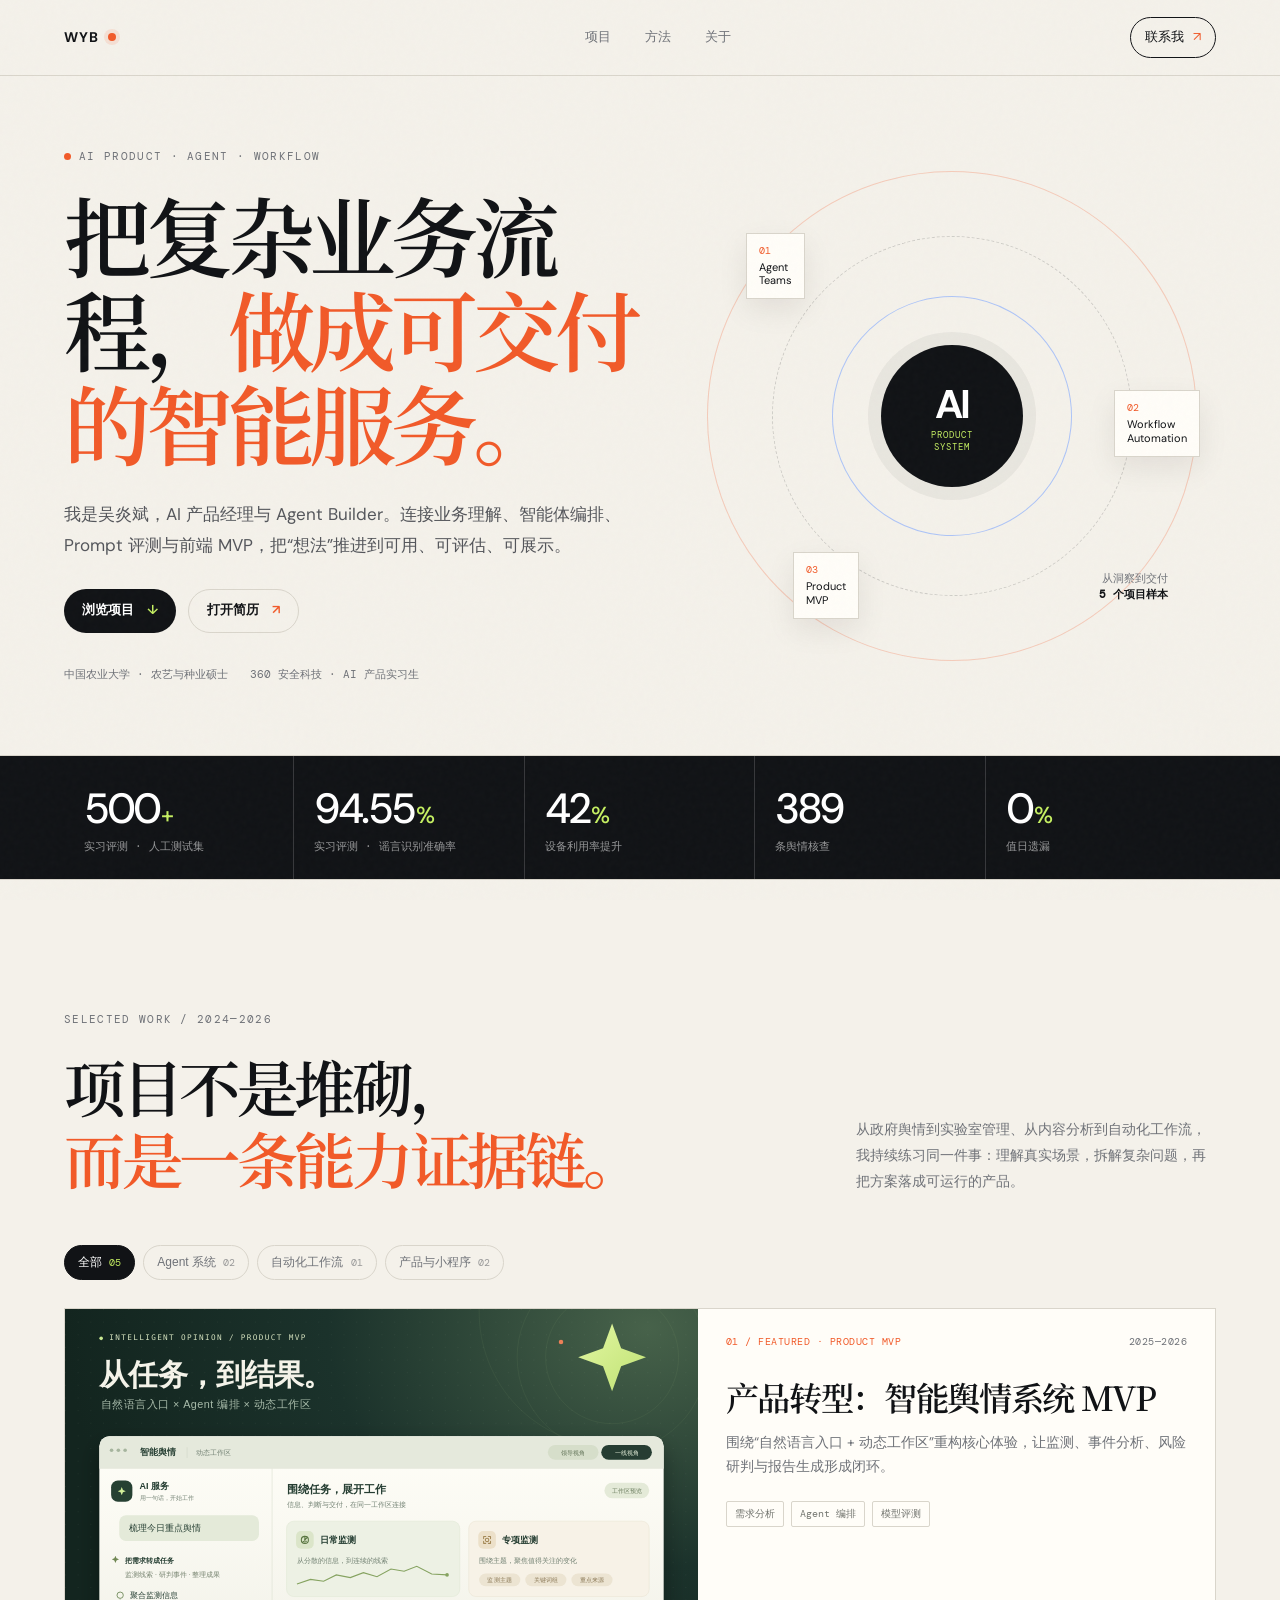
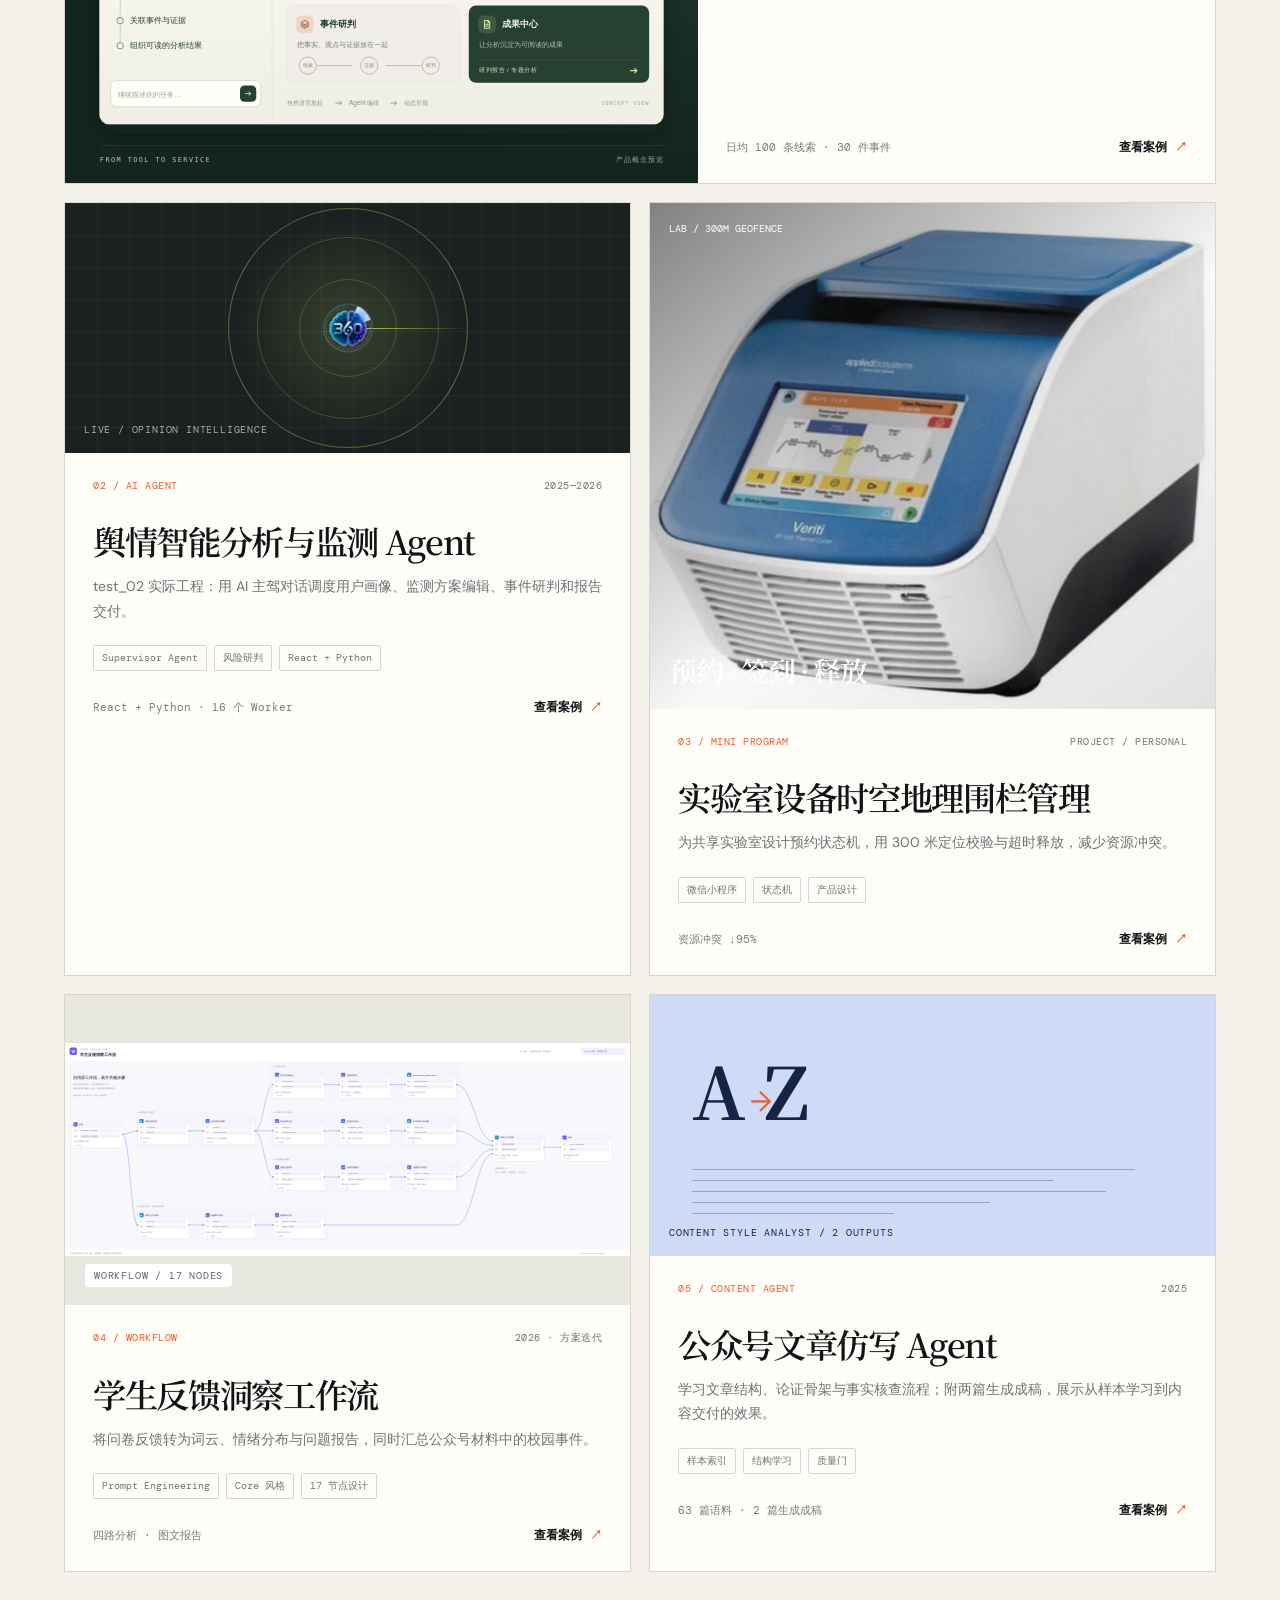
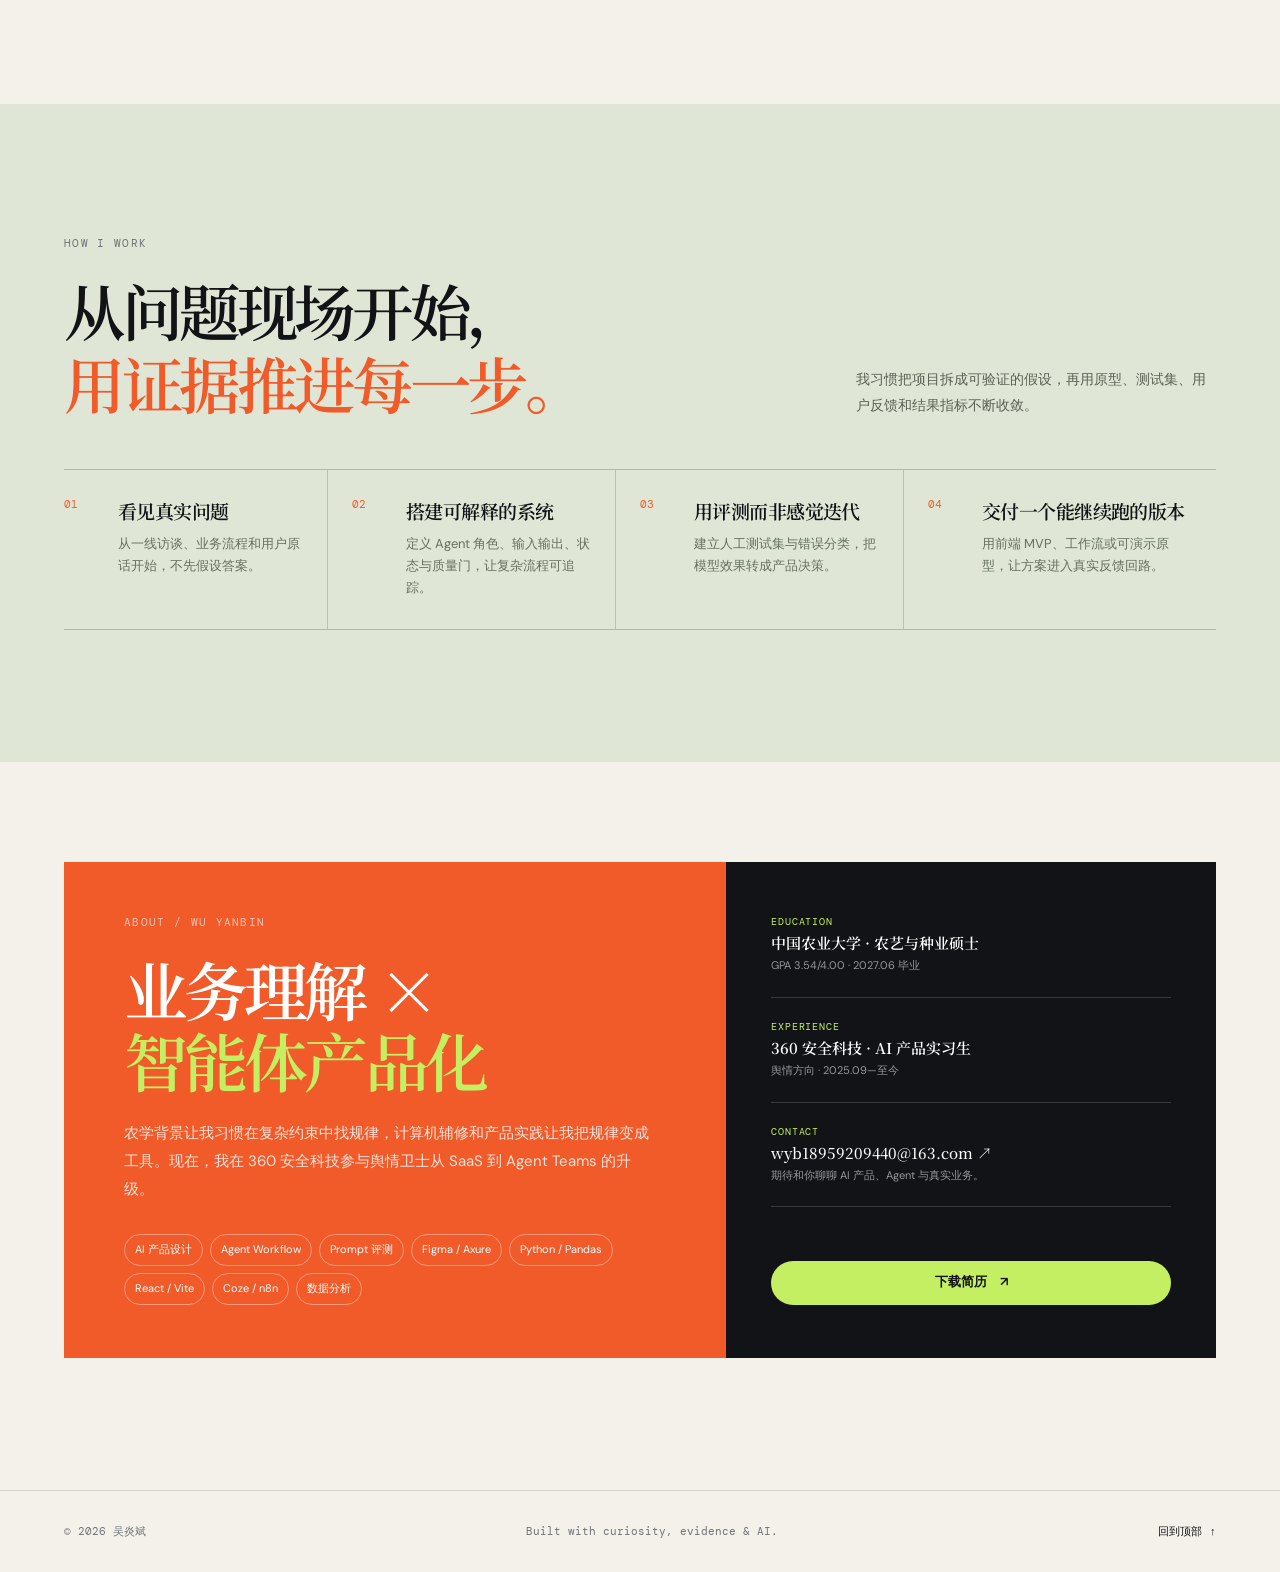
==== portfolio.html @ a11083e2 "Publish verified portfolio" ====
<!doctype html>
<html lang="zh-CN">
<head>
  <meta charset="UTF-8" />
  <meta name="viewport" content="width=device-width, initial-scale=1.0" />
  <meta name="description" content="吴炎斌的 AI 产品与 Agent 项目作品集：把复杂业务流程做成可交付的智能服务。" />
  <title>吴炎斌｜AI 产品与 Agent 作品集</title>
  <link rel="icon" href="portfolio-assets/favicon.svg" type="image/svg+xml" />
  <link rel="stylesheet" href="portfolio.css" />
  <link rel="stylesheet" href="portfolio-media.css" />
</head>
<body>
  <div class="grain" aria-hidden="true"></div>
  <header class="site-nav">
    <a class="wordmark" href="#top" aria-label="回到首页"><span>WYB</span><i></i></a>
    <nav class="nav-links" aria-label="主导航">
      <a href="#work">项目</a>
      <a href="#method">方法</a>
      <a href="#about">关于</a>
    </nav>
    <a class="nav-cta" href="mailto:wyb18959209440@163.com" data-media="contact">联系我 <span>↗</span></a>
  </header>

  <main id="top">
    <section class="hero section-pad">
      <div class="hero-copy reveal">
        <p class="eyebrow"><span class="eyebrow-dot"></span>AI PRODUCT · AGENT · WORKFLOW</p>
        <h1>把复杂业务流程，<em>做成可交付的智能服务。</em></h1>
        <p class="hero-intro">我是吴炎斌，AI 产品经理与 Agent Builder。连接业务理解、智能体编排、Prompt 评测与前端 MVP，把“想法”推进到可用、可评估、可展示。</p>
        <div class="hero-actions">
          <a class="button button-primary" href="#work">浏览项目 <span>↓</span></a>
          <a class="button button-quiet" href="portfolio-assets/简历-吴炎斌.pdf" data-media="resume">打开简历 <span>↗</span></a>
        </div>
        <div class="hero-meta"><span>中国农业大学 · 农艺与种业硕士</span><span>360 安全科技 · AI 产品实习生</span></div>
      </div>
      <div class="hero-visual reveal delay-1" aria-label="项目能力关系图">
        <div class="orbit orbit-outer"></div><div class="orbit orbit-mid"></div><div class="orbit orbit-inner"></div>
        <div class="orbit-core"><span>AI</span><small>PRODUCT<br/>SYSTEM</small></div>
        <a class="orbit-node node-a" href="#work" data-category-link="agent" aria-label="查看 Agent 项目"><strong>01</strong><span>Agent<br/>Teams</span></a>
        <a class="orbit-node node-b" href="#work" data-category-link="workflow" aria-label="查看自动化工作流"><strong>02</strong><span>Workflow<br/>Automation</span></a>
        <a class="orbit-node node-c" href="#work" data-category-link="product" aria-label="查看产品与小程序"><strong>03</strong><span>Product<br/>MVP</span></a>
        <div class="orbit-label">从洞察到交付<br/><b>5 个项目样本</b></div>
      </div>
    </section>

    <section class="signal-strip section-pad" aria-label="项目数据">
      <div class="signal-item"><b>500<span>+</span></b><span>实习评测 · 人工测试集</span></div>
      <div class="signal-item"><b>94.55<span>%</span></b><span>实习评测 · 谣言识别准确率</span></div>
      <div class="signal-item"><b>42<span>%</span></b><span>设备利用率提升</span></div>
      <div class="signal-item"><b>389</b><span>条舆情核查</span></div>
      <div class="signal-item"><b>0<span>%</span></b><span>值日遗漏</span></div>
    </section>

    <section id="work" class="work section-pad">
      <div class="section-heading reveal"><div><p class="eyebrow">SELECTED WORK / 2024—2026</p><h2>项目不是堆砌，<br/><em>而是一条能力证据链。</em></h2></div><p class="section-note">从政府舆情到实验室管理、从内容分析到自动化工作流，我持续练习同一件事：理解真实场景，拆解复杂问题，再把方案落成可运行的产品。</p></div>
      <div class="filter-row reveal"><button class="filter active" data-filter="all">全部 <span>05</span></button><button class="filter" data-filter="agent">Agent 系统 <span>02</span></button><button class="filter" data-filter="workflow">自动化工作流 <span>01</span></button><button class="filter" data-filter="product">产品与小程序 <span>02</span></button></div>
      <div class="project-grid">
        <article class="project-card project-featured reveal" data-category="product" data-project="mvp">
          <div class="project-visual visual-mvp visual-mvp-cover"><img src="portfolio-assets/mvp-cover.svg" alt="智能舆情系统 MVP 产品概念预览：AI 对话调度与日常监测、专项监测、事件研判、成果中心工作区" width="1400" height="1050" /></div>
          <div class="project-body"><div class="project-topline"><span class="project-index">01 / FEATURED · PRODUCT MVP</span><span class="project-year">2025—2026</span></div><h3>产品转型：智能舆情系统 MVP</h3><p>围绕“自然语言入口 + 动态工作区”重构核心体验，让监测、事件分析、风险研判与报告生成形成闭环。</p><div class="tag-row"><span>需求分析</span><span>Agent 编排</span><span>模型评测</span></div><div class="project-footer"><span class="result">日均 100 条线索 · 30 件事件</span><button class="text-link" data-open="mvp">查看案例 <span>↗</span></button></div></div>
        </article>

        <article class="project-card reveal" data-category="agent" data-project="opinion">
          <div class="project-visual visual-radar"><div class="visual-grid"></div><div class="radar-disc"><img src="portfolio-assets/radar.png" alt="舆情雷达图标" /><span class="radar-scan"></span></div><div class="visual-caption">LIVE / OPINION INTELLIGENCE</div></div>
          <div class="project-body"><div class="project-topline"><span class="project-index">02 / AI AGENT</span><span class="project-year">2025—2026</span></div><h3>舆情智能分析与监测 Agent</h3><p>test_02 实际工程：用 AI 主驾对话调度用户画像、监测方案编辑、事件研判和报告交付。</p><div class="tag-row"><span>Supervisor Agent</span><span>风险研判</span><span>React + Python</span></div><div class="project-footer"><span class="result">React + Python · 16 个 Worker</span><button class="text-link" data-open="opinion">查看案例 <span>↗</span></button></div></div>
        </article>

        <article class="project-card reveal delay-1" data-category="product" data-project="lab">
          <div class="project-visual visual-lab"><img src="portfolio-assets/pcr.jpg" alt="实验室设备示意" /><div class="lab-overlay"><span>LAB / 300M GEOFENCE</span><b>预约 · 签到 · 释放</b></div></div>
          <div class="project-body"><div class="project-topline"><span class="project-index">03 / MINI PROGRAM</span><span class="project-year">PROJECT / PERSONAL</span></div><h3>实验室设备时空地理围栏管理</h3><p>为共享实验室设计预约状态机，用 300 米定位校验与超时释放，减少资源冲突。</p><div class="tag-row"><span>微信小程序</span><span>状态机</span><span>产品设计</span></div><div class="project-footer"><span class="result">资源冲突 ↓95%</span><button class="text-link" data-open="lab">查看案例 <span>↗</span></button></div></div>
        </article>

        <article class="project-card reveal" data-category="workflow" data-project="feedback">
          <div class="project-visual visual-workflow"><img src="portfolio-assets/workflow-v2.svg" alt="学生反馈洞察工作流 · 17 节点四分支设计" /><div class="visual-caption">WORKFLOW / 17 NODES</div></div>
          <div class="project-body"><div class="project-topline"><span class="project-index">04 / WORKFLOW</span><span class="project-year">2026 · 方案迭代</span></div><h3>学生反馈洞察工作流</h3><p>将问卷反馈转为词云、情绪分布与问题报告，同时汇总公众号材料中的校园事件。</p><div class="tag-row"><span>Prompt Engineering</span><span>Coze 风格</span><span>17 节点设计</span></div><div class="project-footer"><span class="result">四路分析 · 图文报告</span><button class="text-link" data-open="feedback">查看案例 <span>↗</span></button></div></div>
        </article>

        <article class="project-card reveal delay-1" data-category="agent" data-project="writing">
          <div class="project-visual visual-editorial"><div class="editorial-mark">A<span>→</span>Z</div><div class="editorial-lines"><i></i><i></i><i></i><i></i><i></i></div><div class="visual-caption">CONTENT STYLE ANALYST / 2 OUTPUTS</div></div>
          <div class="project-body"><div class="project-topline"><span class="project-index">05 / CONTENT AGENT</span><span class="project-year">2025</span></div><h3>公众号文章仿写 Agent</h3><p>学习文章结构、论证骨架与事实核查流程；附两篇生成成稿，展示从样本学习到内容交付的效果。</p><div class="tag-row"><span>样本索引</span><span>结构学习</span><span>质量门</span></div><div class="project-footer"><span class="result">63 篇语料 · 2 篇生成成稿</span><button class="text-link" data-open="writing">查看案例 <span>↗</span></button></div></div>
        </article>
      </div>
    </section>

    <section id="method" class="method section-pad">
      <div class="section-heading reveal"><div><p class="eyebrow">HOW I WORK</p><h2>从问题现场开始，<br/><em>用证据推进每一步。</em></h2></div><p class="section-note">我习惯把项目拆成可验证的假设，再用原型、测试集、用户反馈和结果指标不断收敛。</p></div>
      <div class="method-grid reveal">
        <div class="method-step"><span>01</span><div><h3>看见真实问题</h3><p>从一线访谈、业务流程和用户原话开始，不先假设答案。</p></div></div>
        <div class="method-step"><span>02</span><div><h3>搭建可解释的系统</h3><p>定义 Agent 角色、输入输出、状态与质量门，让复杂流程可追踪。</p></div></div>
        <div class="method-step"><span>03</span><div><h3>用评测而非感觉迭代</h3><p>建立人工测试集与错误分类，把模型效果转成产品决策。</p></div></div>
        <div class="method-step"><span>04</span><div><h3>交付一个能继续跑的版本</h3><p>用前端 MVP、工作流或可演示原型，让方案进入真实反馈回路。</p></div></div>
      </div>
    </section>

    <section id="about" class="about section-pad">
      <div class="about-card reveal"><div class="about-main"><p class="eyebrow">ABOUT / WU YANBIN</p><h2>业务理解 ×<br/><em>智能体产品化</em></h2><p>农学背景让我习惯在复杂约束中找规律，计算机辅修和产品实践让我把规律变成工具。现在，我在 360 安全科技参与舆情卫士从 SaaS 到 Agent Teams 的升级。</p><div class="skill-cloud"><span>AI 产品设计</span><span>Agent Workflow</span><span>Prompt 评测</span><span>Figma / Axure</span><span>Python / Pandas</span><span>React / Vite</span><span>Coze / n8n</span><span>数据分析</span></div></div><div class="about-side"><div class="bio-line"><span>EDUCATION</span><b>中国农业大学 · 农艺与种业硕士</b><small>GPA 3.54/4.00 · 2027.06 毕业</small></div><div class="bio-line"><span>EXPERIENCE</span><b>360 安全科技 · AI 产品实习生</b><small>舆情方向 · 2025.09—至今</small></div><div class="bio-line"><span>CONTACT</span><a href="mailto:wyb18959209440@163.com" data-media="contact">wyb18959209440@163.com ↗</a><small>期待和你聊聊 AI 产品、Agent 与真实业务。</small></div><a class="button button-dark" href="portfolio-assets/简历-吴炎斌.pdf" download="吴炎斌-简历.pdf">下载简历 <span>↗</span></a></div></div>
    </section>
  </main>

  <footer class="site-footer section-pad"><span>© 2026 吴炎斌</span><span>Built with curiosity, evidence & AI.</span><a href="#top">回到顶部 ↑</a></footer>

  <div class="modal" id="project-modal" aria-hidden="true"><div class="modal-backdrop" data-close></div><div class="modal-panel" role="dialog" aria-modal="true" aria-labelledby="modal-title"><button class="modal-close" data-close aria-label="关闭">×</button><div class="modal-kicker" id="modal-kicker"></div><h2 id="modal-title"></h2><p class="modal-summary" id="modal-summary"></p><div class="modal-actions" id="modal-actions"></div><div class="modal-layout"><div><div class="modal-block"><span>问题</span><p id="modal-problem"></p></div><div class="modal-block"><span>我的贡献</span><p id="modal-contribution"></p></div></div><div><div class="modal-block"><span>方案与结构</span><p id="modal-solution"></p></div><div class="modal-block"><span>结果</span><p id="modal-result"></p></div></div></div></div></div>
  <dialog id="media-dialog" class="media-dialog" aria-labelledby="media-title" aria-describedby="media-note">
    <header class="media-header"><div><h2 id="media-title"></h2><p id="media-note"></p></div><button type="button" class="media-close" data-media-close aria-label="关闭材料预览">×</button></header>
    <div id="media-tools" class="media-tools"></div>
    <div id="media-content" class="media-content"></div>
  </dialog>
  <script src="portfolio.js"></script>
</body>
</html>
---- portfolio.css ----
@font-face{font-family:'DM Mono';font-style:normal;font-weight:400;font-display:swap;src:url('portfolio-assets/fonts/dm-mono-400.ttf') format('truetype')}
@font-face{font-family:'DM Mono';font-style:normal;font-weight:500;font-display:swap;src:url('portfolio-assets/fonts/dm-mono-500.ttf') format('truetype')}
@font-face{font-family:'DM Sans';font-style:normal;font-weight:400;font-display:swap;src:url('portfolio-assets/fonts/dm-sans-400.ttf') format('truetype')}
@font-face{font-family:'DM Sans';font-style:normal;font-weight:500;font-display:swap;src:url('portfolio-assets/fonts/dm-sans-500.ttf') format('truetype')}
@font-face{font-family:'DM Sans';font-style:normal;font-weight:600;font-display:swap;src:url('portfolio-assets/fonts/dm-sans-600.ttf') format('truetype')}
@font-face{font-family:'DM Sans';font-style:normal;font-weight:700;font-display:swap;src:url('portfolio-assets/fonts/dm-sans-700.ttf') format('truetype')}
@font-face{font-family:'Noto Serif SC';font-style:normal;font-weight:500;font-display:swap;src:url('portfolio-assets/fonts/noto-serif-sc-500.ttf') format('truetype')}
@font-face{font-family:'Noto Serif SC';font-style:normal;font-weight:600;font-display:swap;src:url('portfolio-assets/fonts/noto-serif-sc-600.ttf') format('truetype')}
@font-face{font-family:'Noto Serif SC';font-style:normal;font-weight:700;font-display:swap;src:url('portfolio-assets/fonts/noto-serif-sc-700.ttf') format('truetype')}
:root{--ink:#111316;--muted:#6f7278;--paper:#f4f1ea;--card:#fffdf8;--line:#d9d5cb;--orange:#f15a29;--lime:#c5ef62;--blue:#7fa7ff;--black:#161819;--serif:'Noto Serif SC',serif;--sans:'DM Sans','PingFang SC','Microsoft YaHei',sans-serif;--mono:'DM Mono',monospace;--shadow:0 24px 60px rgba(28,26,18,.1)}
*{box-sizing:border-box}html{scroll-behavior:smooth}body{margin:0;background:var(--paper);color:var(--ink);font-family:var(--sans);line-height:1.6}.grain{position:fixed;inset:0;z-index:20;pointer-events:none;opacity:.035;background-image:url("data:image/svg+xml,%3Csvg viewBox='0 0 200 200' xmlns='http://www.w3.org/2000/svg'%3E%3Cfilter id='n'%3E%3CfeTurbulence type='fractalNoise' baseFrequency='.85' numOctaves='4' stitchTiles='stitch'/%3E%3C/filter%3E%3Crect width='100%25' height='100%25' filter='url(%23n)' opacity='.6'/%3E%3C/svg%3E")}.section-pad{padding-left:clamp(24px,5vw,80px);padding-right:clamp(24px,5vw,80px)}.site-nav{height:76px;display:flex;align-items:center;justify-content:space-between;padding:0 clamp(24px,5vw,80px);border-bottom:1px solid var(--line);position:sticky;top:0;z-index:10;background:rgba(244,241,234,.9);backdrop-filter:blur(18px)}.wordmark{display:flex;align-items:center;gap:9px;color:var(--ink);text-decoration:none;font-weight:700;letter-spacing:.08em;font-size:14px}.wordmark i{display:block;width:8px;height:8px;background:var(--orange);border-radius:50%;box-shadow:0 0 0 4px rgba(241,90,41,.12)}.nav-links{display:flex;gap:34px;margin-left:70px}.nav-links a,.nav-cta{color:var(--muted);text-decoration:none;font-size:13px}.nav-links a:hover,.nav-cta:hover{color:var(--ink)}.nav-cta{padding:9px 14px;border:1px solid var(--ink);border-radius:99px;color:var(--ink)}.nav-cta span{color:var(--orange);margin-left:6px}.hero{min-height:680px;display:grid;grid-template-columns:minmax(0,1.05fr) minmax(360px,.95fr);gap:40px;align-items:center;border-bottom:1px solid var(--line);overflow:hidden}.eyebrow{font:11px var(--mono);letter-spacing:.12em;color:var(--muted);margin:0 0 24px}.eyebrow-dot{display:inline-block;width:7px;height:7px;background:var(--orange);border-radius:50%;margin-right:8px}.hero h1{font:600 clamp(48px,6.8vw,94px)/1.08 var(--serif);letter-spacing:-.06em;max-width:900px;margin:0}.hero h1 em,.section-heading h2 em,.about h2 em{font-style:normal;color:var(--orange)}.hero-intro{max-width:590px;margin:30px 0 28px;color:#54565b;font-size:17px;line-height:1.8}.hero-actions{display:flex;gap:12px;align-items:center}.button{display:inline-flex;align-items:center;gap:13px;min-height:44px;padding:0 18px;border-radius:99px;text-decoration:none;font-size:13px;font-weight:600;transition:transform .2s,box-shadow .2s}.button:hover{transform:translateY(-2px)}.button-primary{background:var(--ink);color:#fff}.button-primary span{color:var(--lime)}.button-quiet{color:var(--ink);border:1px solid var(--line)}.button-quiet span{color:var(--orange)}.hero-meta{display:flex;gap:22px;margin-top:34px;color:var(--muted);font:11px var(--mono);flex-wrap:wrap}.hero-visual{height:510px;position:relative;display:grid;place-items:center}.orbit{position:absolute;border:1px solid rgba(17,19,22,.16);border-radius:50%;transform:rotate(-16deg)}.orbit-outer{width:min(42vw,490px);height:min(42vw,490px);border-color:rgba(241,90,41,.25)}.orbit-mid{width:min(32vw,360px);height:min(32vw,360px);border-style:dashed}.orbit-inner{width:min(21vw,240px);height:min(21vw,240px);border-color:rgba(127,167,255,.6)}.orbit-core{width:142px;height:142px;border-radius:50%;display:flex;flex-direction:column;align-items:center;justify-content:center;background:var(--ink);color:#fff;z-index:2;box-shadow:0 0 0 13px rgba(17,19,22,.05)}.orbit-core span{font:700 40px var(--sans);letter-spacing:-.07em}.orbit-core small{font:9px var(--mono);line-height:1.3;letter-spacing:.11em;color:var(--lime);text-align:center}.orbit-node{position:absolute;z-index:3;display:flex;flex-direction:column;gap:4px;padding:10px 12px;background:var(--card);border:1px solid var(--line);box-shadow:0 11px 30px rgba(20,18,10,.08);font-size:11px;line-height:1.25}.orbit-node strong{font:10px var(--mono);color:var(--orange)}.node-a{top:72px;left:11%}.node-b{right:3%;top:45%}.node-c{bottom:52px;left:20%}.orbit-label{position:absolute;right:9%;bottom:68px;font:11px/1.5 var(--mono);color:var(--muted);text-align:right}.orbit-label b{color:var(--ink)}.signal-strip{display:grid;grid-template-columns:repeat(5,1fr);border-bottom:1px solid var(--line);background:var(--ink);color:#fff}.signal-item{min-height:122px;padding:25px 20px;border-right:1px solid rgba(255,255,255,.16);display:flex;flex-direction:column;justify-content:center;gap:3px}.signal-item:last-child{border-right:0}.signal-item b{font:500 clamp(29px,3.3vw,43px) var(--sans);letter-spacing:-.07em}.signal-item b span{font-size:.55em;color:var(--lime);margin-left:2px}.signal-item>span{font:11px var(--mono);color:rgba(255,255,255,.56)}.work,.method,.about{padding-top:132px;padding-bottom:132px}.section-heading{display:flex;justify-content:space-between;align-items:flex-end;gap:40px;margin-bottom:50px}.section-heading h2{margin:0;font:600 clamp(38px,4.8vw,68px)/1.18 var(--serif);letter-spacing:-.055em}.section-note{max-width:360px;margin:0;color:var(--muted);font-size:14px;line-height:1.85}.filter-row{display:flex;gap:8px;margin-bottom:28px;flex-wrap:wrap}.filter{border:1px solid var(--line);background:transparent;border-radius:99px;padding:8px 13px;color:var(--muted);font-size:12px;cursor:pointer}.filter span{font:10px var(--mono);margin-left:4px;color:#999}.filter.active,.filter:hover{background:var(--ink);border-color:var(--ink);color:#fff}.filter.active span{color:var(--lime)}.project-grid{display:grid;grid-template-columns:repeat(2,minmax(0,1fr));gap:18px}.project-card{background:var(--card);border:1px solid var(--line);display:flex;flex-direction:column;min-width:0;transition:transform .28s,box-shadow .28s,opacity .28s}.project-card:hover{transform:translateY(-6px);box-shadow:var(--shadow)}.project-featured{grid-column:1/-1;display:grid;grid-template-columns:minmax(0,1.1fr) minmax(0,.9fr)}.project-wide{grid-column:1/-1;display:grid;grid-template-columns:minmax(0,.9fr) minmax(0,1.1fr)}.project-visual{position:relative;min-height:250px;overflow:hidden}.project-featured .project-visual,.project-wide .project-visual{min-height:370px}.visual-radar{background:#1b2021}.visual-grid{position:absolute;inset:0;background-image:linear-gradient(rgba(197,239,98,.08) 1px,transparent 1px),linear-gradient(90deg,rgba(197,239,98,.08) 1px,transparent 1px);background-size:32px 32px;opacity:.75}.radar-disc{position:absolute;width:240px;height:240px;border:1px solid rgba(197,239,98,.35);border-radius:50%;left:50%;top:50%;transform:translate(-50%,-50%);display:grid;place-items:center;background:radial-gradient(circle,rgba(197,239,98,.16),transparent 67%)}.radar-disc:before,.radar-disc:after{content:'';position:absolute;border:1px solid rgba(197,239,98,.2);border-radius:50%}.radar-disc:before{inset:28px}.radar-disc:after{inset:70px}.radar-disc img{width:62px;position:relative;z-index:2;filter:saturate(.8)}.radar-scan{position:absolute;left:50%;top:50%;width:50%;height:1px;background:linear-gradient(90deg,rgba(197,239,98,.9),transparent);transform-origin:left center;animation:scan 3.8s linear infinite}.visual-caption{position:absolute;bottom:17px;left:19px;color:rgba(255,255,255,.62);font:10px var(--mono);letter-spacing:.08em}.visual-lab{background:#dfe2da}.visual-lab img{width:100%;height:100%;object-fit:cover;filter:saturate(.8) contrast(.95)}.lab-overlay{position:absolute;inset:0;padding:19px;display:flex;flex-direction:column;justify-content:space-between;background:linear-gradient(140deg,rgba(17,19,22,.52),transparent 55%,rgba(17,19,22,.1));color:#fff}.lab-overlay span{font:10px var(--mono)}.lab-overlay b{font:600 28px var(--serif);letter-spacing:-.05em}.visual-workflow{background:#e8e7df;display:flex;align-items:center;justify-content:center}.visual-workflow img{width:92%;max-height:72%;object-fit:cover;box-shadow:0 14px 25px rgba(20,20,10,.12);transform:rotate(-2deg)}.visual-workflow .visual-caption{color:#62645d}.visual-editorial{background:#cedaf6;padding:42px}.editorial-mark{font:700 72px var(--serif);letter-spacing:-.12em;color:#152345}.editorial-mark span{font:28px var(--sans);color:var(--orange);vertical-align:middle;margin-left:13px}.editorial-lines{margin-top:28px;display:grid;gap:10px}.editorial-lines i{height:1px;background:#152345;opacity:.3}.editorial-lines i:nth-child(1){width:92%}.editorial-lines i:nth-child(2){width:75%}.editorial-lines i:nth-child(3){width:86%}.editorial-lines i:nth-child(4){width:62%}.editorial-lines i:nth-child(5){width:42%}.visual-editorial .visual-caption{color:#152345}.visual-mvp{background:#182221;display:grid;place-items:center}.mvp-window{width:79%;height:72%;border:1px solid rgba(197,239,98,.4);background:#f5f2e9;box-shadow:20px 20px 0 rgba(197,239,98,.09);transform:rotate(-3deg)}.window-bar{height:24px;background:#273633;display:flex;align-items:center;gap:5px;padding:0 10px;color:rgba(255,255,255,.55);font:8px var(--mono)}.window-bar i{width:5px;height:5px;border-radius:50%;background:#ff7959}.window-bar i:nth-child(2){background:#ffda67}.window-bar i:nth-child(3){background:#b7e46a}.window-bar span{margin-left:auto}.mvp-columns{height:calc(100% - 24px);display:grid;grid-template-columns:24% 1fr}.mvp-sidebar{background:#e6e2d8;border-right:1px solid #c7c5b9}.mvp-main{padding:17px;display:grid;grid-template-columns:1fr 1fr;gap:9px;align-content:start}.mvp-main>span{height:6px;background:#263a35;opacity:.45}.mvp-main>span:nth-child(1){grid-column:1/-1;width:70%}.mvp-card{grid-column:1/-1;height:75px;background:#d1e59a}.project-body{padding:26px 28px 27px;display:flex;flex-direction:column;min-height:250px}.project-topline{display:flex;justify-content:space-between;font:10px var(--mono);color:var(--muted);letter-spacing:.05em}.project-index{color:var(--orange)}.project-body h3{font:600 clamp(24px,2.6vw,35px)/1.2 var(--serif);letter-spacing:-.04em;margin:30px 0 12px}.project-body p{margin:0;color:var(--muted);font-size:14px;line-height:1.75;max-width:570px}.tag-row{display:flex;gap:7px;flex-wrap:wrap;margin-top:22px}.tag-row span{padding:5px 8px;border:1px solid var(--line);border-radius:2px;color:#72746e;font:10px var(--mono)}.project-footer{display:flex;justify-content:space-between;align-items:center;gap:16px;margin-top:auto;padding-top:28px}.result{font:11px var(--mono);color:#7b7c76}.text-link{border:0;background:transparent;color:var(--ink);font-size:12px;font-weight:600;padding:0;cursor:pointer}.text-link span{color:var(--orange);margin-left:5px}.method{background:#dfe6d5}.method .section-note{color:#5b6255}.method-grid{display:grid;grid-template-columns:repeat(4,1fr);border-top:1px solid rgba(17,19,22,.22);border-bottom:1px solid rgba(17,19,22,.22)}.method-step{padding:27px 24px 30px 0;display:grid;grid-template-columns:42px 1fr;gap:12px;border-right:1px solid rgba(17,19,22,.18);margin-right:24px}.method-step:last-child{border-right:0;margin-right:0}.method-step>span{font:11px var(--mono);color:var(--orange)}.method-step h3{margin:0 0 9px;font:600 19px var(--serif);letter-spacing:-.03em}.method-step p{margin:0;color:#667060;font-size:13px;line-height:1.7}.about{padding-top:100px}.about-card{display:grid;grid-template-columns:1.15fr .85fr;background:var(--orange);color:#fff;min-height:430px}.about-main{padding:53px 60px}.about-main .eyebrow{color:rgba(255,255,255,.65)}.about h2{font:600 clamp(43px,5vw,75px)/1.1 var(--serif);letter-spacing:-.06em;margin:0 0 26px}.about h2 em{color:var(--lime)}.about-main>p:not(.eyebrow){max-width:530px;color:rgba(255,255,255,.83);font-size:15px;line-height:1.85}.skill-cloud{display:flex;flex-wrap:wrap;gap:7px;margin-top:31px}.skill-cloud span{border:1px solid rgba(255,255,255,.38);border-radius:99px;padding:6px 10px;font-size:11px}.about-side{padding:53px 45px;background:var(--ink);display:flex;flex-direction:column}.bio-line{padding:0 0 22px;margin-bottom:22px;border-bottom:1px solid rgba(255,255,255,.16);display:flex;flex-direction:column;gap:4px}.bio-line span{font:10px var(--mono);color:var(--lime);letter-spacing:.08em}.bio-line b{font:15px var(--serif);font-weight:600}.bio-line small{font-size:11px;color:rgba(255,255,255,.56)}.bio-line a{color:#fff;text-decoration:none;font:15px var(--serif)}.button-dark{margin-top:auto;background:var(--lime);color:var(--ink);justify-content:center}.site-footer{min-height:82px;display:flex;align-items:center;justify-content:space-between;border-top:1px solid var(--line);font:11px var(--mono);color:var(--muted)}.site-footer a{color:var(--ink);text-decoration:none}.modal{position:fixed;inset:0;z-index:30;display:none}.modal.open{display:block}.modal-backdrop{position:absolute;inset:0;background:rgba(17,19,22,.58);backdrop-filter:blur(6px)}.modal-panel{position:absolute;left:50%;top:50%;transform:translate(-50%,-47%);width:min(860px,calc(100% - 36px));max-height:88vh;overflow:auto;background:var(--card);padding:43px 48px 45px;box-shadow:0 30px 90px rgba(0,0,0,.23)}.modal-close{position:absolute;right:20px;top:14px;border:0;background:transparent;font-size:28px;color:var(--muted);cursor:pointer}.modal-kicker{font:10px var(--mono);color:var(--orange);letter-spacing:.08em}.modal-panel h2{font:600 clamp(31px,4vw,50px)/1.15 var(--serif);letter-spacing:-.05em;margin:13px 0 15px}.modal-summary{font-size:16px;color:#56585c;line-height:1.75;max-width:680px}.modal-layout{display:grid;grid-template-columns:1fr 1fr;gap:36px;margin-top:33px}.modal-block{border-top:1px solid var(--line);padding-top:13px;margin-top:16px}.modal-block span{font:10px var(--mono);color:var(--orange);letter-spacing:.08em}.modal-block p{margin:8px 0 0;color:#55575a;font-size:14px;line-height:1.8}.modal-actions{display:flex;gap:10px;margin-top:27px}.modal-actions a{color:var(--ink);text-decoration:none;border:1px solid var(--line);padding:9px 13px;font-size:12px}.reveal{opacity:0;transform:translateY(18px);transition:opacity .7s ease,transform .7s ease}.reveal.in{opacity:1;transform:none}.delay-1{transition-delay:.1s}@keyframes scan{to{transform:rotate(360deg)}}
@media(max-width:900px){.hero{grid-template-columns:1fr;min-height:0;padding-top:90px;padding-bottom:70px}.hero-visual{height:390px;margin-top:20px}.orbit-outer{width:390px;height:390px}.orbit-mid{width:290px;height:290px}.orbit-inner{width:195px;height:195px}.signal-strip{grid-template-columns:repeat(3,1fr)}.signal-item:nth-child(3){border-right:0}.signal-item:nth-child(4),.signal-item:nth-child(5){border-top:1px solid rgba(255,255,255,.16)}.project-featured,.project-wide{grid-template-columns:1fr}.method-grid{grid-template-columns:repeat(2,1fr);row-gap:20px}.method-step:nth-child(2){border-right:0;margin-right:0}.method-step:nth-child(3),.method-step:nth-child(4){border-top:1px solid rgba(17,19,22,.18);padding-top:25px}.about-card{grid-template-columns:1fr}.about-side{padding-top:36px}.section-heading{align-items:flex-start;flex-direction:column;gap:20px}}
@media(max-width:600px){.site-nav{height:66px}.nav-links{display:none}.nav-cta{font-size:11px}.hero h1{font-size:48px}.hero-intro{font-size:15px}.hero-visual{height:300px}.orbit-outer{width:290px;height:290px}.orbit-mid{width:218px;height:218px}.orbit-inner{width:145px;height:145px}.orbit-core{width:100px;height:100px}.orbit-core span{font-size:28px}.orbit-node{font-size:9px;padding:7px 8px}.node-a{top:20px;left:3%}.node-b{right:0;top:43%}.node-c{bottom:12px;left:9%}.orbit-label{right:0;bottom:15px;font-size:9px}.signal-strip{grid-template-columns:repeat(2,1fr)}.signal-item{min-height:100px}.signal-item:nth-child(3){border-right:1px solid rgba(255,255,255,.16)}.signal-item:nth-child(5){grid-column:1/-1;border-right:0}.work,.method,.about{padding-top:85px;padding-bottom:85px}.section-heading h2{font-size:42px}.project-grid{grid-template-columns:1fr}.project-featured,.project-wide{grid-column:auto}.project-visual,.project-featured .project-visual,.project-wide .project-visual{min-height:235px}.project-body{padding:22px 21px 23px;min-height:260px}.project-body h3{font-size:27px;margin-top:24px}.method-grid{grid-template-columns:1fr}.method-step,.method-step:nth-child(2),.method-step:nth-child(3),.method-step:nth-child(4){border-right:0;border-top:1px solid rgba(17,19,22,.18);margin:0;padding:22px 0}.method-step:first-child{border-top:0}.about-main{padding:39px 26px}.about-side{padding:37px 26px}.about h2{font-size:51px}.modal-panel{padding:36px 24px 30px}.modal-layout{grid-template-columns:1fr;gap:0;margin-top:20px}.site-footer{padding-top:22px;padding-bottom:22px;flex-wrap:wrap;gap:10px}}
---- portfolio-media.css ----
:root { --viewer-bg:#f5f6fa; --viewer-card:#fff; --viewer-ink:#242632; --viewer-muted:#777c8c; --viewer-line:#e3e5ee; --viewer-accent:#6656ff; }
.case-media-button,.modal-actions .media-download { appearance:none; background:var(--paper); border:1px solid var(--line); padding:11px 15px; color:var(--ink); font:500 13px var(--sans); cursor:pointer; transition:background .18s,border-color .18s; }
.case-media-button:hover { background:var(--card); border-color:var(--orange); }
.case-media-button:focus-visible,.zoom-button:focus-visible,.media-download:focus-visible,.media-close:focus-visible,.diagram-viewport:focus-visible { outline:3px solid var(--viewer-accent); outline-offset:3px; }
.modal-actions { flex-wrap:wrap; }
.media-dialog { width:min(1440px,96vw); height:min(92dvh,1080px); max-width:none; max-height:95dvh; padding:0; border:1px solid var(--viewer-line); border-radius:16px; color:var(--viewer-ink); background:var(--viewer-bg); overflow:hidden; box-shadow:var(--shadow); }
.media-dialog[open] { display:flex; flex-direction:column; }
.media-dialog::backdrop { background:color-mix(in srgb,var(--ink) 72%,transparent); backdrop-filter:blur(6px); }
.media-header { flex-shrink:0; display:flex; align-items:center; justify-content:space-between; gap:16px; padding:22px 26px 18px; background:var(--viewer-card); border-bottom:1px solid var(--viewer-line); }
.media-header h2 { font:600 20px/1.4 var(--sans); margin:0 0 5px; }
.media-header p { font:12px/1.6 var(--sans); color:var(--viewer-muted); margin:0; }
.media-close { width:38px; height:38px; flex-shrink:0; border:1px solid var(--viewer-line); border-radius:8px; color:var(--viewer-ink); background:var(--viewer-card); font-size:27px; cursor:pointer; transition:background .18s; }
.media-close:hover { background:var(--viewer-bg); }
.media-tools { flex-shrink:0; padding:12px 24px; display:flex; flex-wrap:wrap; gap:8px; align-items:center; background:var(--viewer-card); border-bottom:1px solid var(--viewer-line); }
.media-download,.zoom-button { display:inline-flex; align-items:center; min-height:34px; padding:6px 12px; border:1px solid var(--viewer-line); border-radius:6px; background:var(--viewer-card); text-decoration:none; color:var(--viewer-ink); font:12px var(--sans); cursor:pointer; transition:background .18s,border-color .18s; }
.media-tools>.media-download:first-child { color:var(--viewer-accent); background:color-mix(in srgb,var(--viewer-accent) 6%,white); }
.media-download:hover,.zoom-button:hover { background:var(--viewer-bg); border-color:var(--viewer-accent); }
.zoom-label { color:var(--viewer-muted); font:11px var(--mono); padding:0 5px; }
.media-content { flex:1; min-height:0; overflow:auto; padding:22px; overscroll-behavior:contain; }
.case-video { display:block; width:100%; max-height:calc(92dvh - 225px); aspect-ratio:16/9; border-radius:8px; background:var(--ink); }
.media-state { text-align:center; color:var(--viewer-muted); font-size:12px; }
.media-error { padding:16px; border:1px solid var(--orange); background:var(--card); color:var(--ink); font-size:13px; }
.diagram-viewport { width:100%; max-height:64dvh; overflow:auto; border:1px solid var(--viewer-line); border-radius:8px; background:var(--viewer-card); overscroll-behavior:contain; }
.workflow-full { display:block; width:100%; max-width:none; height:auto; }
.report-pages { max-width:980px; margin:0 auto; }
.report-page { margin:0 0 26px; }
.report-page img { display:block; width:100%; background:var(--viewer-card); box-shadow:var(--shadow); }
.report-page figcaption { color:var(--viewer-muted); font:12px var(--sans); padding:0 0 10px; }
.node-specs { margin-top:18px; padding:18px; background:var(--viewer-card); border:1px solid var(--viewer-line); border-radius:10px; }
.node-specs summary { cursor:pointer; font-size:13px; color:var(--viewer-accent); }
.node-list { display:grid; grid-template-columns:repeat(2,minmax(0,1fr)); gap:14px; margin-top:20px; }
.node-spec { padding:14px; border:1px solid var(--viewer-line); border-radius:7px; }
.node-spec h3 { margin:0 0 8px; font-size:13px; }
.node-spec p { margin:0 0 10px; font-size:12px; color:var(--viewer-muted); }
.node-spec small { font-size:11px; color:var(--viewer-muted); overflow-wrap:anywhere; }
.visual-workflow { min-height:310px; }
.visual-workflow img { width:100%; max-height:none; object-fit:contain; transform:none; box-shadow:none; }
.visual-workflow .visual-caption { background:var(--viewer-card); padding:5px 9px; border:1px solid var(--viewer-line); border-radius:4px; }
@media(max-width:600px) { .media-dialog { width:100vw; height:95dvh; max-height:95dvh; border-radius:12px 12px 0 0; margin:auto 0 0; } .media-header{padding:18px 15px 14px}.media-header h2{font-size:16px}.media-tools{padding:10px 14px}.media-content{padding:12px}.node-list{grid-template-columns:1fr}.diagram-viewport{max-height:60dvh}.case-video{max-height:70dvh;aspect-ratio:9/16}.media-tools .zoom-label{display:none}.modal-panel{max-height:90dvh}.visual-workflow{min-height:235px} }
@media(prefers-reduced-motion:reduce) { .reveal{opacity:1;transform:none;transition:none}.radar-scan{animation:none}html{scroll-behavior:auto} }
.project-card { position:relative; }
.project-hit-area { position:absolute; inset:0; z-index:1; border:0; border-radius:inherit; background:transparent; cursor:pointer; }
.project-hit-area:focus-visible { outline:3px solid var(--orange); outline-offset:4px; }
.project-card .text-link { position:relative; z-index:2; }
.orbit-node { text-decoration:none; color:var(--ink); }
.orbit-node:hover,.orbit-node:focus-visible { border-color:var(--orange); outline:2px solid var(--orange); outline-offset:3px; }
#work,#method,#about,#top { scroll-margin-top:92px; }
.contact-panel { max-width:650px; margin:40px auto; display:flex; flex-wrap:wrap; align-items:center; gap:12px; padding:28px; background:white; border:1px solid var(--viewer-line); border-radius:12px; }
.contact-email { width:100%; padding:16px 12px; border:1px solid var(--viewer-line); border-radius:6px; font:clamp(16px,4vw,24px) var(--sans); color:var(--viewer-ink); }
.sample-library { max-width:980px; margin:0 auto; }
.sample-search-label { display:block; font-size:13px; color:var(--viewer-muted); }
.sample-search { display:block; width:100%; min-height:46px; margin-top:8px; padding:12px; font:14px var(--sans); border:1px solid var(--viewer-line); border-radius:8px; background:white; }
.sample-count,.sample-meta { font-size:12px; color:var(--viewer-muted); }
.sample-entry { margin-bottom:10px; padding:16px 20px; border:1px solid var(--viewer-line); border-radius:8px; background:white; }
.sample-entry summary { cursor:pointer; font-size:15px; font-weight:600; }
.sample-body { margin-top:18px; }
.sample-logic { padding:14px; font-size:13px; background:var(--viewer-bg); border-radius:6px; }
.sample-article { white-space:pre-wrap; overflow-wrap:anywhere; font-size:15px; line-height:1.95; border-top:1px solid var(--viewer-line); padding-top:22px; margin-top:22px; }
.media-dialog[data-kind="contact"] { height:auto; min-height:360px; }
.visual-mvp.visual-mvp-cover { padding:0; display:flex; align-items:center; background:#112820; }
.visual-mvp-cover img { display:block; width:100%; height:auto; min-height:100%; object-fit:cover; }
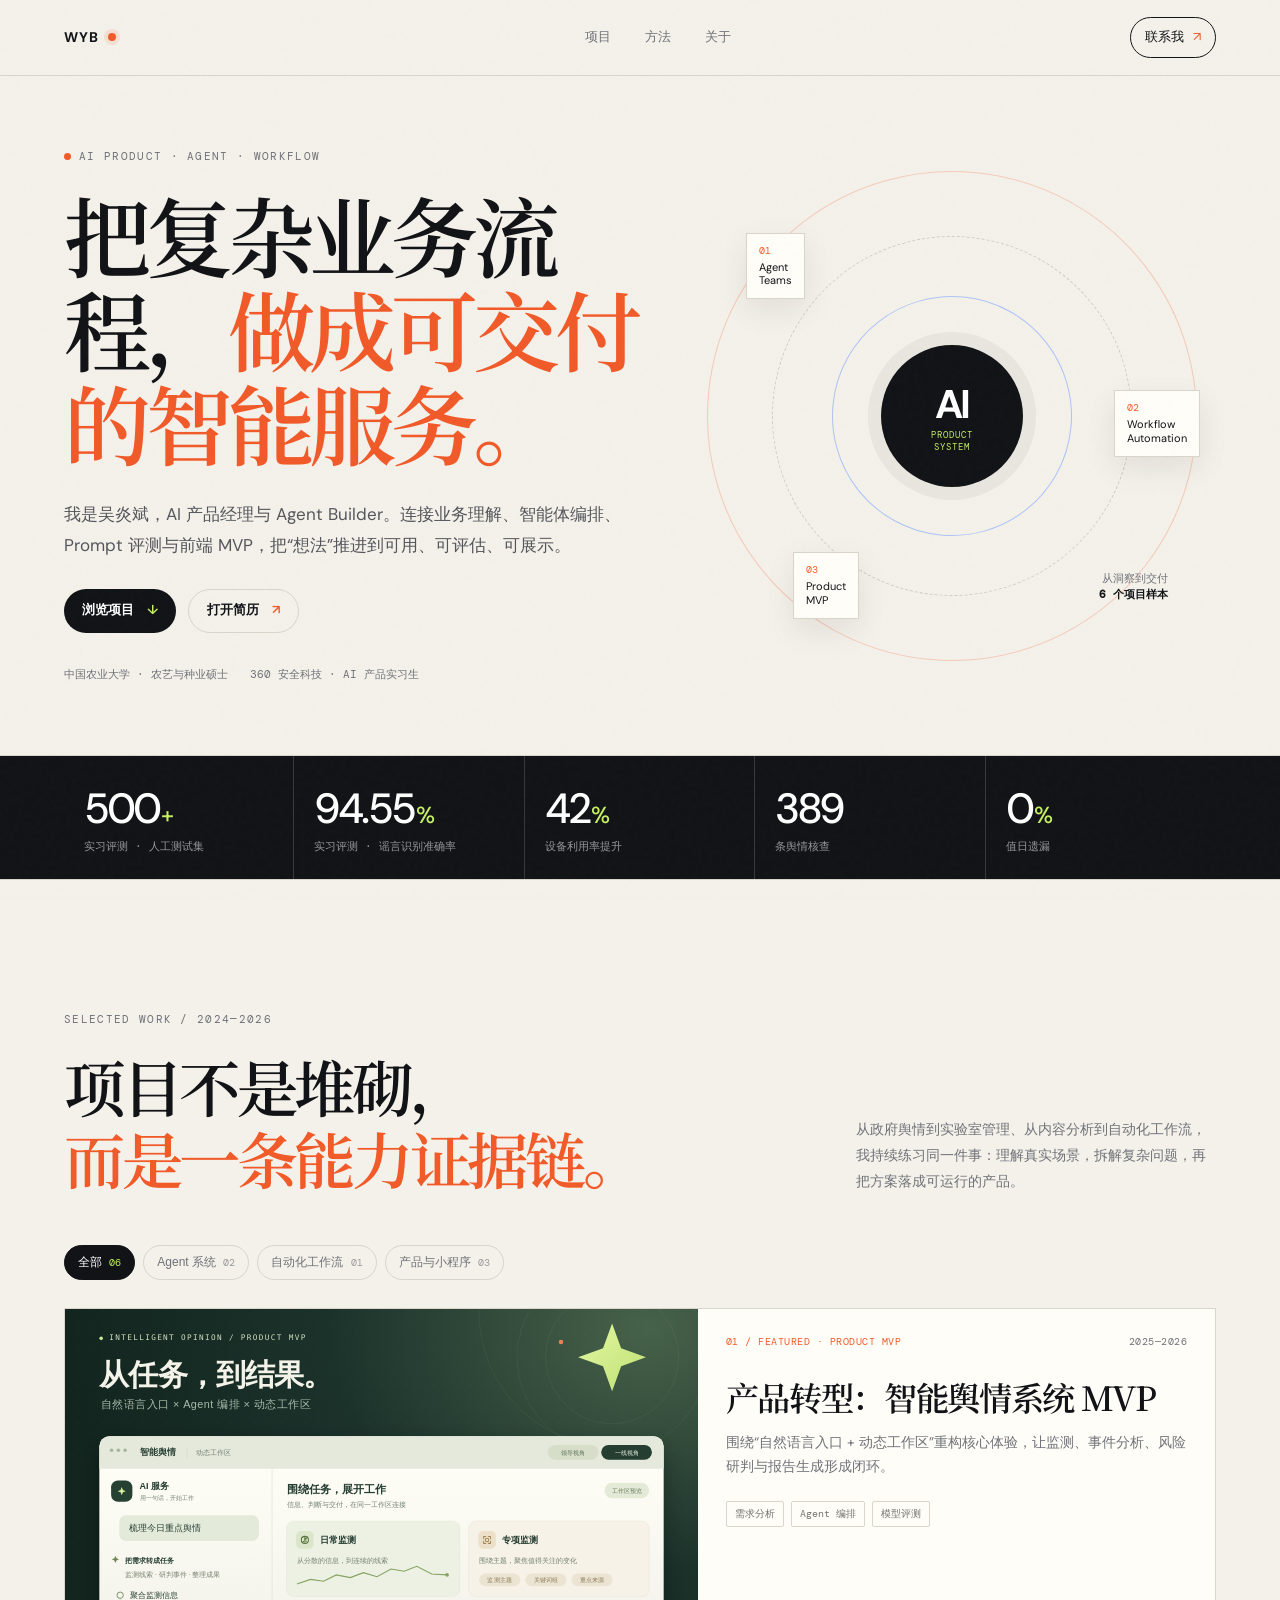
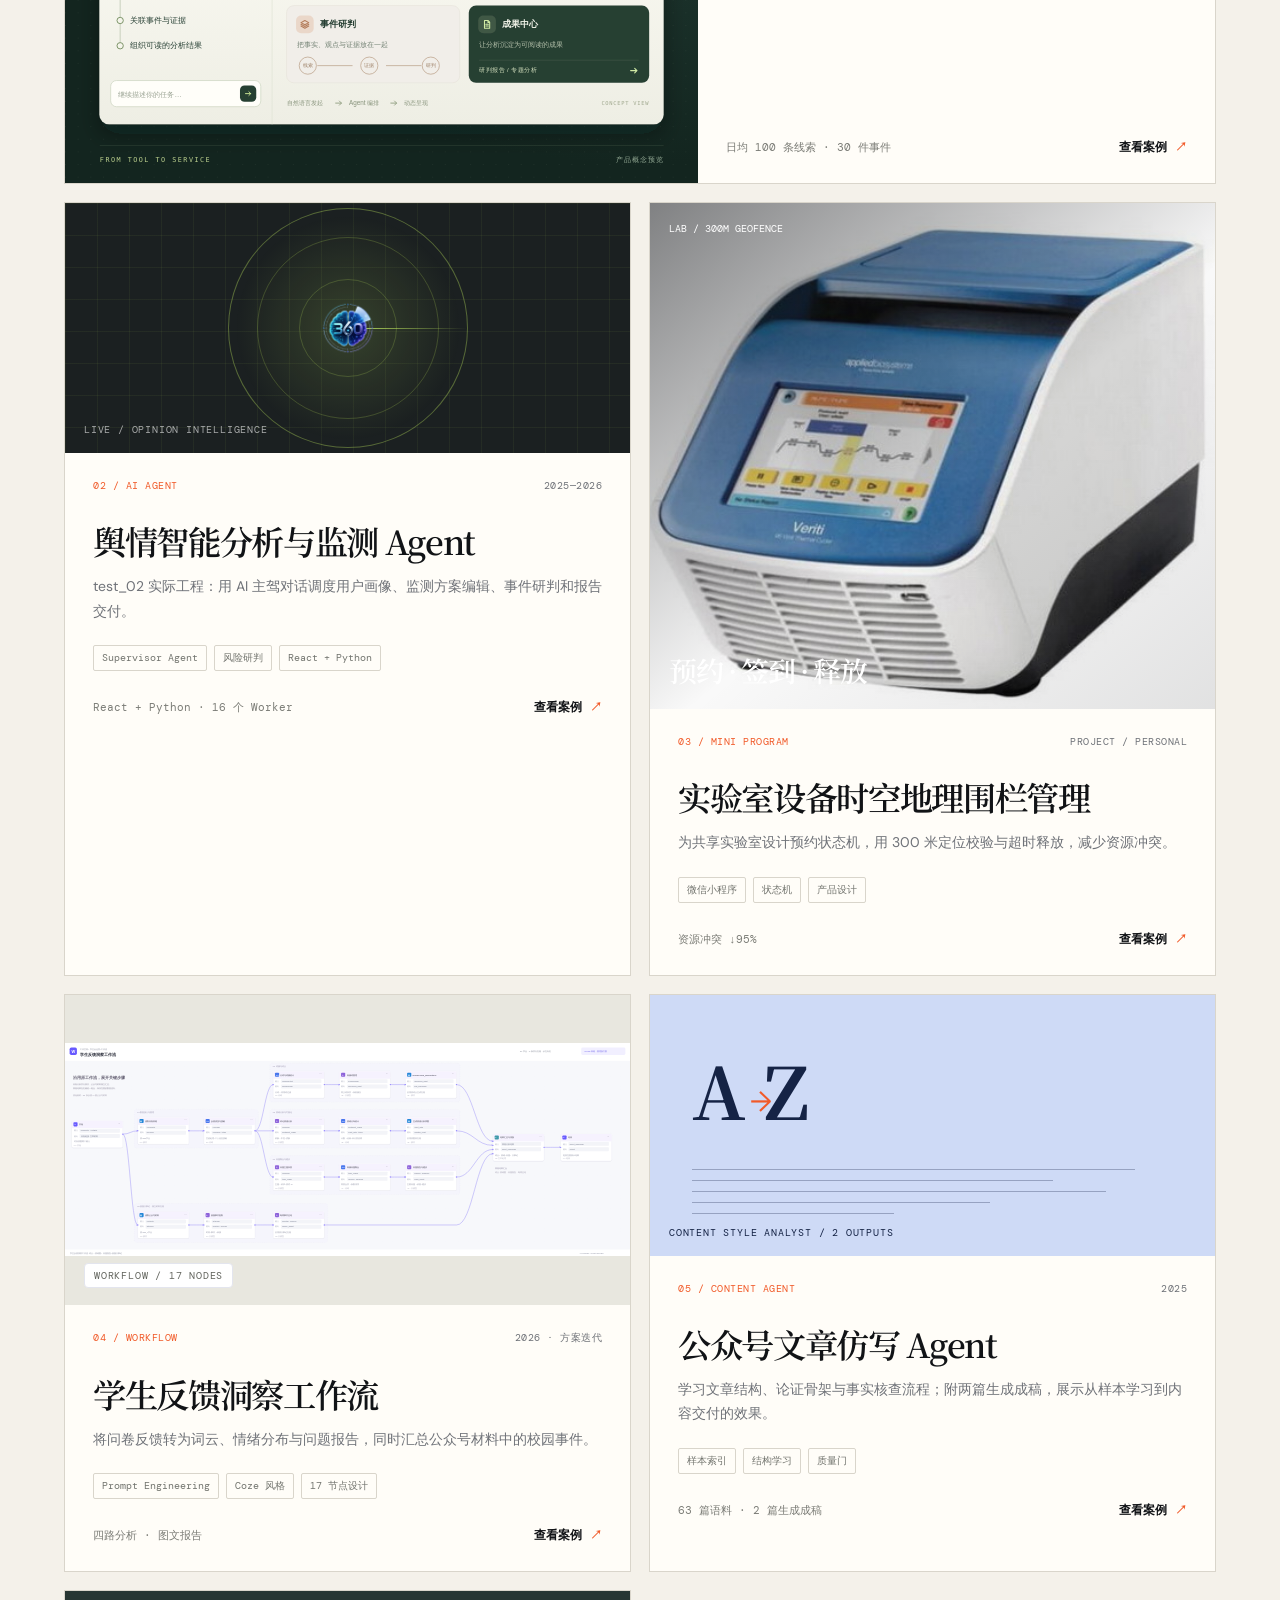
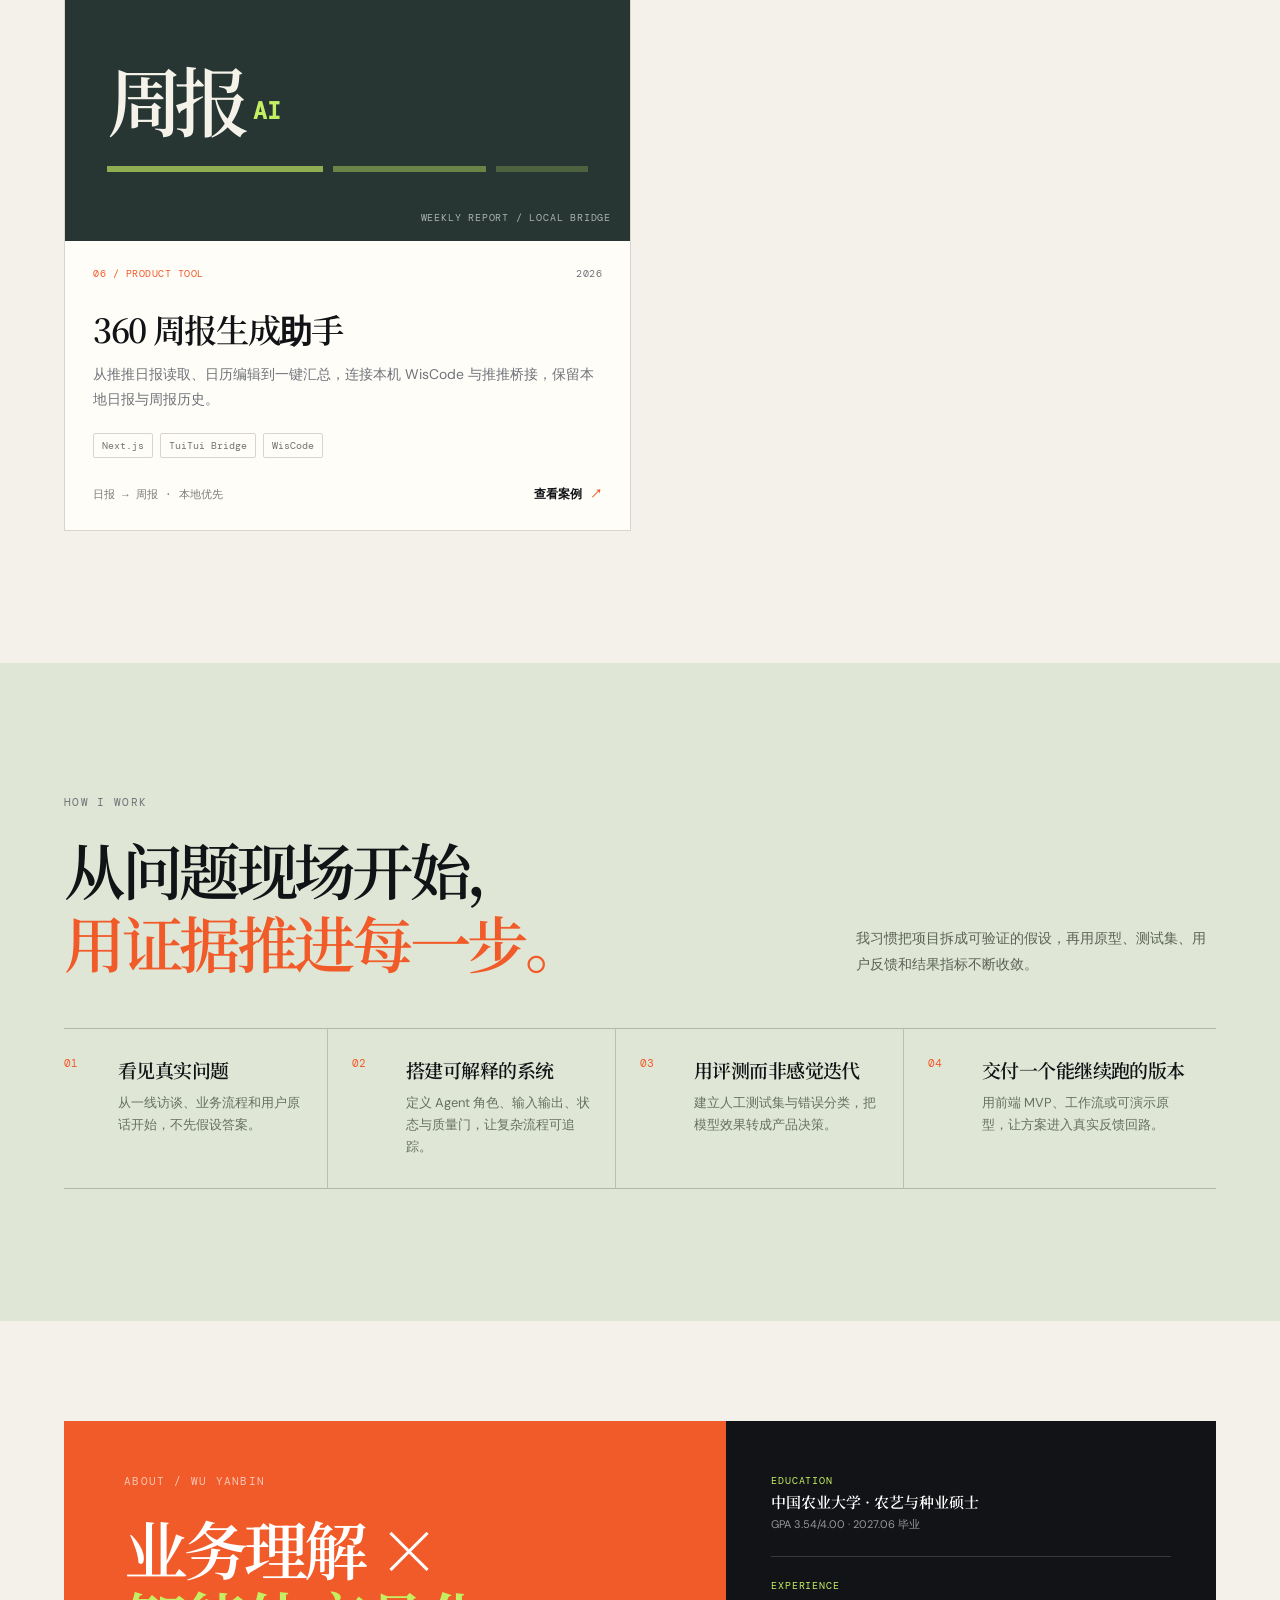
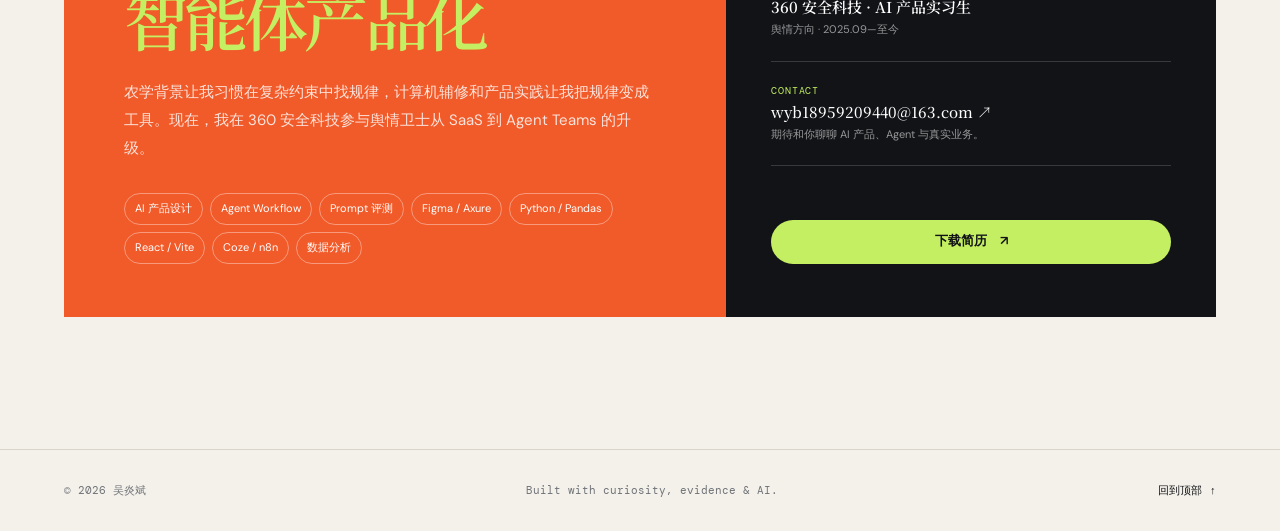
==== commit bf5db154: "Add weekly report assistant to portfolio Add the weekly report assistant as the sixth portfolio proj" ====
--- a/portfolio.html
+++ b/portfolio.html
@@ -39,7 +39,7 @@
         <a class="orbit-node node-a" href="#work" data-category-link="agent" aria-label="查看 Agent 项目"><strong>01</strong><span>Agent<br/>Teams</span></a>
         <a class="orbit-node node-b" href="#work" data-category-link="workflow" aria-label="查看自动化工作流"><strong>02</strong><span>Workflow<br/>Automation</span></a>
         <a class="orbit-node node-c" href="#work" data-category-link="product" aria-label="查看产品与小程序"><strong>03</strong><span>Product<br/>MVP</span></a>
-        <div class="orbit-label">从洞察到交付<br/><b>5 个项目样本</b></div>
+        <div class="orbit-label">从洞察到交付<br/><b>6 个项目样本</b></div>
       </div>
     </section>
 
@@ -53,7 +53,7 @@
 
     <section id="work" class="work section-pad">
       <div class="section-heading reveal"><div><p class="eyebrow">SELECTED WORK / 2024—2026</p><h2>项目不是堆砌，<br/><em>而是一条能力证据链。</em></h2></div><p class="section-note">从政府舆情到实验室管理、从内容分析到自动化工作流，我持续练习同一件事：理解真实场景，拆解复杂问题，再把方案落成可运行的产品。</p></div>
-      <div class="filter-row reveal"><button class="filter active" data-filter="all">全部 <span>05</span></button><button class="filter" data-filter="agent">Agent 系统 <span>02</span></button><button class="filter" data-filter="workflow">自动化工作流 <span>01</span></button><button class="filter" data-filter="product">产品与小程序 <span>02</span></button></div>
+      <div class="filter-row reveal"><button class="filter active" data-filter="all">全部 <span>06</span></button><button class="filter" data-filter="agent">Agent 系统 <span>02</span></button><button class="filter" data-filter="workflow">自动化工作流 <span>01</span></button><button class="filter" data-filter="product">产品与小程序 <span>03</span></button></div>
       <div class="project-grid">
         <article class="project-card project-featured reveal" data-category="product" data-project="mvp">
           <div class="project-visual visual-mvp visual-mvp-cover"><img src="portfolio-assets/mvp-cover.svg" alt="智能舆情系统 MVP 产品概念预览：AI 对话调度与日常监测、专项监测、事件研判、成果中心工作区" width="1400" height="1050" /></div>
@@ -78,6 +78,11 @@
         <article class="project-card reveal delay-1" data-category="agent" data-project="writing">
           <div class="project-visual visual-editorial"><div class="editorial-mark">A<span>→</span>Z</div><div class="editorial-lines"><i></i><i></i><i></i><i></i><i></i></div><div class="visual-caption">CONTENT STYLE ANALYST / 2 OUTPUTS</div></div>
           <div class="project-body"><div class="project-topline"><span class="project-index">05 / CONTENT AGENT</span><span class="project-year">2025</span></div><h3>公众号文章仿写 Agent</h3><p>学习文章结构、论证骨架与事实核查流程；附两篇生成成稿，展示从样本学习到内容交付的效果。</p><div class="tag-row"><span>样本索引</span><span>结构学习</span><span>质量门</span></div><div class="project-footer"><span class="result">63 篇语料 · 2 篇生成成稿</span><button class="text-link" data-open="writing">查看案例 <span>↗</span></button></div></div>
+        </article>
+
+        <article class="project-card reveal" data-category="product" data-project="weekly">
+          <div class="project-visual visual-weekly"><div class="weekly-mark">周报<span>AI</span></div><div class="weekly-flow"><i></i><i></i><i></i></div><div class="visual-caption">WEEKLY REPORT / LOCAL BRIDGE</div></div>
+          <div class="project-body"><div class="project-topline"><span class="project-index">06 / PRODUCT TOOL</span><span class="project-year">2026</span></div><h3>360 周报生成助手</h3><p>从推推日报读取、日历编辑到一键汇总，连接本机 WisCode 与推推桥接，保留本地日报与周报历史。</p><div class="tag-row"><span>Next.js</span><span>TuiTui Bridge</span><span>WisCode</span></div><div class="project-footer"><span class="result">日报 → 周报 · 本地优先</span><button class="text-link" data-open="weekly">查看案例 <span>↗</span></button></div></div>
         </article>
       </div>
     </section>
--- a/portfolio.css
+++ b/portfolio.css
@@ -9,5 +9,6 @@
 @font-face{font-family:'Noto Serif SC';font-style:normal;font-weight:700;font-display:swap;src:url('portfolio-assets/fonts/noto-serif-sc-700.ttf') format('truetype')}
 :root{--ink:#111316;--muted:#6f7278;--paper:#f4f1ea;--card:#fffdf8;--line:#d9d5cb;--orange:#f15a29;--lime:#c5ef62;--blue:#7fa7ff;--black:#161819;--serif:'Noto Serif SC',serif;--sans:'DM Sans','PingFang SC','Microsoft YaHei',sans-serif;--mono:'DM Mono',monospace;--shadow:0 24px 60px rgba(28,26,18,.1)}
 *{box-sizing:border-box}html{scroll-behavior:smooth}body{margin:0;background:var(--paper);color:var(--ink);font-family:var(--sans);line-height:1.6}.grain{position:fixed;inset:0;z-index:20;pointer-events:none;opacity:.035;background-image:url("data:image/svg+xml,%3Csvg viewBox='0 0 200 200' xmlns='http://www.w3.org/2000/svg'%3E%3Cfilter id='n'%3E%3CfeTurbulence type='fractalNoise' baseFrequency='.85' numOctaves='4' stitchTiles='stitch'/%3E%3C/filter%3E%3Crect width='100%25' height='100%25' filter='url(%23n)' opacity='.6'/%3E%3C/svg%3E")}.section-pad{padding-left:clamp(24px,5vw,80px);padding-right:clamp(24px,5vw,80px)}.site-nav{height:76px;display:flex;align-items:center;justify-content:space-between;padding:0 clamp(24px,5vw,80px);border-bottom:1px solid var(--line);position:sticky;top:0;z-index:10;background:rgba(244,241,234,.9);backdrop-filter:blur(18px)}.wordmark{display:flex;align-items:center;gap:9px;color:var(--ink);text-decoration:none;font-weight:700;letter-spacing:.08em;font-size:14px}.wordmark i{display:block;width:8px;height:8px;background:var(--orange);border-radius:50%;box-shadow:0 0 0 4px rgba(241,90,41,.12)}.nav-links{display:flex;gap:34px;margin-left:70px}.nav-links a,.nav-cta{color:var(--muted);text-decoration:none;font-size:13px}.nav-links a:hover,.nav-cta:hover{color:var(--ink)}.nav-cta{padding:9px 14px;border:1px solid var(--ink);border-radius:99px;color:var(--ink)}.nav-cta span{color:var(--orange);margin-left:6px}.hero{min-height:680px;display:grid;grid-template-columns:minmax(0,1.05fr) minmax(360px,.95fr);gap:40px;align-items:center;border-bottom:1px solid var(--line);overflow:hidden}.eyebrow{font:11px var(--mono);letter-spacing:.12em;color:var(--muted);margin:0 0 24px}.eyebrow-dot{display:inline-block;width:7px;height:7px;background:var(--orange);border-radius:50%;margin-right:8px}.hero h1{font:600 clamp(48px,6.8vw,94px)/1.08 var(--serif);letter-spacing:-.06em;max-width:900px;margin:0}.hero h1 em,.section-heading h2 em,.about h2 em{font-style:normal;color:var(--orange)}.hero-intro{max-width:590px;margin:30px 0 28px;color:#54565b;font-size:17px;line-height:1.8}.hero-actions{display:flex;gap:12px;align-items:center}.button{display:inline-flex;align-items:center;gap:13px;min-height:44px;padding:0 18px;border-radius:99px;text-decoration:none;font-size:13px;font-weight:600;transition:transform .2s,box-shadow .2s}.button:hover{transform:translateY(-2px)}.button-primary{background:var(--ink);color:#fff}.button-primary span{color:var(--lime)}.button-quiet{color:var(--ink);border:1px solid var(--line)}.button-quiet span{color:var(--orange)}.hero-meta{display:flex;gap:22px;margin-top:34px;color:var(--muted);font:11px var(--mono);flex-wrap:wrap}.hero-visual{height:510px;position:relative;display:grid;place-items:center}.orbit{position:absolute;border:1px solid rgba(17,19,22,.16);border-radius:50%;transform:rotate(-16deg)}.orbit-outer{width:min(42vw,490px);height:min(42vw,490px);border-color:rgba(241,90,41,.25)}.orbit-mid{width:min(32vw,360px);height:min(32vw,360px);border-style:dashed}.orbit-inner{width:min(21vw,240px);height:min(21vw,240px);border-color:rgba(127,167,255,.6)}.orbit-core{width:142px;height:142px;border-radius:50%;display:flex;flex-direction:column;align-items:center;justify-content:center;background:var(--ink);color:#fff;z-index:2;box-shadow:0 0 0 13px rgba(17,19,22,.05)}.orbit-core span{font:700 40px var(--sans);letter-spacing:-.07em}.orbit-core small{font:9px var(--mono);line-height:1.3;letter-spacing:.11em;color:var(--lime);text-align:center}.orbit-node{position:absolute;z-index:3;display:flex;flex-direction:column;gap:4px;padding:10px 12px;background:var(--card);border:1px solid var(--line);box-shadow:0 11px 30px rgba(20,18,10,.08);font-size:11px;line-height:1.25}.orbit-node strong{font:10px var(--mono);color:var(--orange)}.node-a{top:72px;left:11%}.node-b{right:3%;top:45%}.node-c{bottom:52px;left:20%}.orbit-label{position:absolute;right:9%;bottom:68px;font:11px/1.5 var(--mono);color:var(--muted);text-align:right}.orbit-label b{color:var(--ink)}.signal-strip{display:grid;grid-template-columns:repeat(5,1fr);border-bottom:1px solid var(--line);background:var(--ink);color:#fff}.signal-item{min-height:122px;padding:25px 20px;border-right:1px solid rgba(255,255,255,.16);display:flex;flex-direction:column;justify-content:center;gap:3px}.signal-item:last-child{border-right:0}.signal-item b{font:500 clamp(29px,3.3vw,43px) var(--sans);letter-spacing:-.07em}.signal-item b span{font-size:.55em;color:var(--lime);margin-left:2px}.signal-item>span{font:11px var(--mono);color:rgba(255,255,255,.56)}.work,.method,.about{padding-top:132px;padding-bottom:132px}.section-heading{display:flex;justify-content:space-between;align-items:flex-end;gap:40px;margin-bottom:50px}.section-heading h2{margin:0;font:600 clamp(38px,4.8vw,68px)/1.18 var(--serif);letter-spacing:-.055em}.section-note{max-width:360px;margin:0;color:var(--muted);font-size:14px;line-height:1.85}.filter-row{display:flex;gap:8px;margin-bottom:28px;flex-wrap:wrap}.filter{border:1px solid var(--line);background:transparent;border-radius:99px;padding:8px 13px;color:var(--muted);font-size:12px;cursor:pointer}.filter span{font:10px var(--mono);margin-left:4px;color:#999}.filter.active,.filter:hover{background:var(--ink);border-color:var(--ink);color:#fff}.filter.active span{color:var(--lime)}.project-grid{display:grid;grid-template-columns:repeat(2,minmax(0,1fr));gap:18px}.project-card{background:var(--card);border:1px solid var(--line);display:flex;flex-direction:column;min-width:0;transition:transform .28s,box-shadow .28s,opacity .28s}.project-card:hover{transform:translateY(-6px);box-shadow:var(--shadow)}.project-featured{grid-column:1/-1;display:grid;grid-template-columns:minmax(0,1.1fr) minmax(0,.9fr)}.project-wide{grid-column:1/-1;display:grid;grid-template-columns:minmax(0,.9fr) minmax(0,1.1fr)}.project-visual{position:relative;min-height:250px;overflow:hidden}.project-featured .project-visual,.project-wide .project-visual{min-height:370px}.visual-radar{background:#1b2021}.visual-grid{position:absolute;inset:0;background-image:linear-gradient(rgba(197,239,98,.08) 1px,transparent 1px),linear-gradient(90deg,rgba(197,239,98,.08) 1px,transparent 1px);background-size:32px 32px;opacity:.75}.radar-disc{position:absolute;width:240px;height:240px;border:1px solid rgba(197,239,98,.35);border-radius:50%;left:50%;top:50%;transform:translate(-50%,-50%);display:grid;place-items:center;background:radial-gradient(circle,rgba(197,239,98,.16),transparent 67%)}.radar-disc:before,.radar-disc:after{content:'';position:absolute;border:1px solid rgba(197,239,98,.2);border-radius:50%}.radar-disc:before{inset:28px}.radar-disc:after{inset:70px}.radar-disc img{width:62px;position:relative;z-index:2;filter:saturate(.8)}.radar-scan{position:absolute;left:50%;top:50%;width:50%;height:1px;background:linear-gradient(90deg,rgba(197,239,98,.9),transparent);transform-origin:left center;animation:scan 3.8s linear infinite}.visual-caption{position:absolute;bottom:17px;left:19px;color:rgba(255,255,255,.62);font:10px var(--mono);letter-spacing:.08em}.visual-lab{background:#dfe2da}.visual-lab img{width:100%;height:100%;object-fit:cover;filter:saturate(.8) contrast(.95)}.lab-overlay{position:absolute;inset:0;padding:19px;display:flex;flex-direction:column;justify-content:space-between;background:linear-gradient(140deg,rgba(17,19,22,.52),transparent 55%,rgba(17,19,22,.1));color:#fff}.lab-overlay span{font:10px var(--mono)}.lab-overlay b{font:600 28px var(--serif);letter-spacing:-.05em}.visual-workflow{background:#e8e7df;display:flex;align-items:center;justify-content:center}.visual-workflow img{width:92%;max-height:72%;object-fit:cover;box-shadow:0 14px 25px rgba(20,20,10,.12);transform:rotate(-2deg)}.visual-workflow .visual-caption{color:#62645d}.visual-editorial{background:#cedaf6;padding:42px}.editorial-mark{font:700 72px var(--serif);letter-spacing:-.12em;color:#152345}.editorial-mark span{font:28px var(--sans);color:var(--orange);vertical-align:middle;margin-left:13px}.editorial-lines{margin-top:28px;display:grid;gap:10px}.editorial-lines i{height:1px;background:#152345;opacity:.3}.editorial-lines i:nth-child(1){width:92%}.editorial-lines i:nth-child(2){width:75%}.editorial-lines i:nth-child(3){width:86%}.editorial-lines i:nth-child(4){width:62%}.editorial-lines i:nth-child(5){width:42%}.visual-editorial .visual-caption{color:#152345}.visual-mvp{background:#182221;display:grid;place-items:center}.mvp-window{width:79%;height:72%;border:1px solid rgba(197,239,98,.4);background:#f5f2e9;box-shadow:20px 20px 0 rgba(197,239,98,.09);transform:rotate(-3deg)}.window-bar{height:24px;background:#273633;display:flex;align-items:center;gap:5px;padding:0 10px;color:rgba(255,255,255,.55);font:8px var(--mono)}.window-bar i{width:5px;height:5px;border-radius:50%;background:#ff7959}.window-bar i:nth-child(2){background:#ffda67}.window-bar i:nth-child(3){background:#b7e46a}.window-bar span{margin-left:auto}.mvp-columns{height:calc(100% - 24px);display:grid;grid-template-columns:24% 1fr}.mvp-sidebar{background:#e6e2d8;border-right:1px solid #c7c5b9}.mvp-main{padding:17px;display:grid;grid-template-columns:1fr 1fr;gap:9px;align-content:start}.mvp-main>span{height:6px;background:#263a35;opacity:.45}.mvp-main>span:nth-child(1){grid-column:1/-1;width:70%}.mvp-card{grid-column:1/-1;height:75px;background:#d1e59a}.project-body{padding:26px 28px 27px;display:flex;flex-direction:column;min-height:250px}.project-topline{display:flex;justify-content:space-between;font:10px var(--mono);color:var(--muted);letter-spacing:.05em}.project-index{color:var(--orange)}.project-body h3{font:600 clamp(24px,2.6vw,35px)/1.2 var(--serif);letter-spacing:-.04em;margin:30px 0 12px}.project-body p{margin:0;color:var(--muted);font-size:14px;line-height:1.75;max-width:570px}.tag-row{display:flex;gap:7px;flex-wrap:wrap;margin-top:22px}.tag-row span{padding:5px 8px;border:1px solid var(--line);border-radius:2px;color:#72746e;font:10px var(--mono)}.project-footer{display:flex;justify-content:space-between;align-items:center;gap:16px;margin-top:auto;padding-top:28px}.result{font:11px var(--mono);color:#7b7c76}.text-link{border:0;background:transparent;color:var(--ink);font-size:12px;font-weight:600;padding:0;cursor:pointer}.text-link span{color:var(--orange);margin-left:5px}.method{background:#dfe6d5}.method .section-note{color:#5b6255}.method-grid{display:grid;grid-template-columns:repeat(4,1fr);border-top:1px solid rgba(17,19,22,.22);border-bottom:1px solid rgba(17,19,22,.22)}.method-step{padding:27px 24px 30px 0;display:grid;grid-template-columns:42px 1fr;gap:12px;border-right:1px solid rgba(17,19,22,.18);margin-right:24px}.method-step:last-child{border-right:0;margin-right:0}.method-step>span{font:11px var(--mono);color:var(--orange)}.method-step h3{margin:0 0 9px;font:600 19px var(--serif);letter-spacing:-.03em}.method-step p{margin:0;color:#667060;font-size:13px;line-height:1.7}.about{padding-top:100px}.about-card{display:grid;grid-template-columns:1.15fr .85fr;background:var(--orange);color:#fff;min-height:430px}.about-main{padding:53px 60px}.about-main .eyebrow{color:rgba(255,255,255,.65)}.about h2{font:600 clamp(43px,5vw,75px)/1.1 var(--serif);letter-spacing:-.06em;margin:0 0 26px}.about h2 em{color:var(--lime)}.about-main>p:not(.eyebrow){max-width:530px;color:rgba(255,255,255,.83);font-size:15px;line-height:1.85}.skill-cloud{display:flex;flex-wrap:wrap;gap:7px;margin-top:31px}.skill-cloud span{border:1px solid rgba(255,255,255,.38);border-radius:99px;padding:6px 10px;font-size:11px}.about-side{padding:53px 45px;background:var(--ink);display:flex;flex-direction:column}.bio-line{padding:0 0 22px;margin-bottom:22px;border-bottom:1px solid rgba(255,255,255,.16);display:flex;flex-direction:column;gap:4px}.bio-line span{font:10px var(--mono);color:var(--lime);letter-spacing:.08em}.bio-line b{font:15px var(--serif);font-weight:600}.bio-line small{font-size:11px;color:rgba(255,255,255,.56)}.bio-line a{color:#fff;text-decoration:none;font:15px var(--serif)}.button-dark{margin-top:auto;background:var(--lime);color:var(--ink);justify-content:center}.site-footer{min-height:82px;display:flex;align-items:center;justify-content:space-between;border-top:1px solid var(--line);font:11px var(--mono);color:var(--muted)}.site-footer a{color:var(--ink);text-decoration:none}.modal{position:fixed;inset:0;z-index:30;display:none}.modal.open{display:block}.modal-backdrop{position:absolute;inset:0;background:rgba(17,19,22,.58);backdrop-filter:blur(6px)}.modal-panel{position:absolute;left:50%;top:50%;transform:translate(-50%,-47%);width:min(860px,calc(100% - 36px));max-height:88vh;overflow:auto;background:var(--card);padding:43px 48px 45px;box-shadow:0 30px 90px rgba(0,0,0,.23)}.modal-close{position:absolute;right:20px;top:14px;border:0;background:transparent;font-size:28px;color:var(--muted);cursor:pointer}.modal-kicker{font:10px var(--mono);color:var(--orange);letter-spacing:.08em}.modal-panel h2{font:600 clamp(31px,4vw,50px)/1.15 var(--serif);letter-spacing:-.05em;margin:13px 0 15px}.modal-summary{font-size:16px;color:#56585c;line-height:1.75;max-width:680px}.modal-layout{display:grid;grid-template-columns:1fr 1fr;gap:36px;margin-top:33px}.modal-block{border-top:1px solid var(--line);padding-top:13px;margin-top:16px}.modal-block span{font:10px var(--mono);color:var(--orange);letter-spacing:.08em}.modal-block p{margin:8px 0 0;color:#55575a;font-size:14px;line-height:1.8}.modal-actions{display:flex;gap:10px;margin-top:27px}.modal-actions a{color:var(--ink);text-decoration:none;border:1px solid var(--line);padding:9px 13px;font-size:12px}.reveal{opacity:0;transform:translateY(18px);transition:opacity .7s ease,transform .7s ease}.reveal.in{opacity:1;transform:none}.delay-1{transition-delay:.1s}@keyframes scan{to{transform:rotate(360deg)}}
+.visual-weekly{background:#273633;padding:42px;color:#f5f2e9;display:flex;flex-direction:column;justify-content:center}.weekly-mark{font:600 clamp(42px,6vw,76px)/1 var(--serif);letter-spacing:-.12em}.weekly-mark span{font:700 23px var(--mono);color:var(--lime);letter-spacing:0;margin-left:12px;vertical-align:middle}.weekly-flow{display:flex;gap:10px;margin-top:29px}.weekly-flow i{display:block;height:6px;background:var(--lime);opacity:.65}.weekly-flow i:nth-child(1){width:82%}.weekly-flow i:nth-child(2){width:58%;opacity:.42}.weekly-flow i:nth-child(3){width:35%;opacity:.24}.visual-weekly .visual-caption{left:auto;right:19px}
 @media(max-width:900px){.hero{grid-template-columns:1fr;min-height:0;padding-top:90px;padding-bottom:70px}.hero-visual{height:390px;margin-top:20px}.orbit-outer{width:390px;height:390px}.orbit-mid{width:290px;height:290px}.orbit-inner{width:195px;height:195px}.signal-strip{grid-template-columns:repeat(3,1fr)}.signal-item:nth-child(3){border-right:0}.signal-item:nth-child(4),.signal-item:nth-child(5){border-top:1px solid rgba(255,255,255,.16)}.project-featured,.project-wide{grid-template-columns:1fr}.method-grid{grid-template-columns:repeat(2,1fr);row-gap:20px}.method-step:nth-child(2){border-right:0;margin-right:0}.method-step:nth-child(3),.method-step:nth-child(4){border-top:1px solid rgba(17,19,22,.18);padding-top:25px}.about-card{grid-template-columns:1fr}.about-side{padding-top:36px}.section-heading{align-items:flex-start;flex-direction:column;gap:20px}}
 @media(max-width:600px){.site-nav{height:66px}.nav-links{display:none}.nav-cta{font-size:11px}.hero h1{font-size:48px}.hero-intro{font-size:15px}.hero-visual{height:300px}.orbit-outer{width:290px;height:290px}.orbit-mid{width:218px;height:218px}.orbit-inner{width:145px;height:145px}.orbit-core{width:100px;height:100px}.orbit-core span{font-size:28px}.orbit-node{font-size:9px;padding:7px 8px}.node-a{top:20px;left:3%}.node-b{right:0;top:43%}.node-c{bottom:12px;left:9%}.orbit-label{right:0;bottom:15px;font-size:9px}.signal-strip{grid-template-columns:repeat(2,1fr)}.signal-item{min-height:100px}.signal-item:nth-child(3){border-right:1px solid rgba(255,255,255,.16)}.signal-item:nth-child(5){grid-column:1/-1;border-right:0}.work,.method,.about{padding-top:85px;padding-bottom:85px}.section-heading h2{font-size:42px}.project-grid{grid-template-columns:1fr}.project-featured,.project-wide{grid-column:auto}.project-visual,.project-featured .project-visual,.project-wide .project-visual{min-height:235px}.project-body{padding:22px 21px 23px;min-height:260px}.project-body h3{font-size:27px;margin-top:24px}.method-grid{grid-template-columns:1fr}.method-step,.method-step:nth-child(2),.method-step:nth-child(3),.method-step:nth-child(4){border-right:0;border-top:1px solid rgba(17,19,22,.18);margin:0;padding:22px 0}.method-step:first-child{border-top:0}.about-main{padding:39px 26px}.about-side{padding:37px 26px}.about h2{font-size:51px}.modal-panel{padding:36px 24px 30px}.modal-layout{grid-template-columns:1fr;gap:0;margin-top:20px}.site-footer{padding-top:22px;padding-bottom:22px;flex-wrap:wrap;gap:10px}}
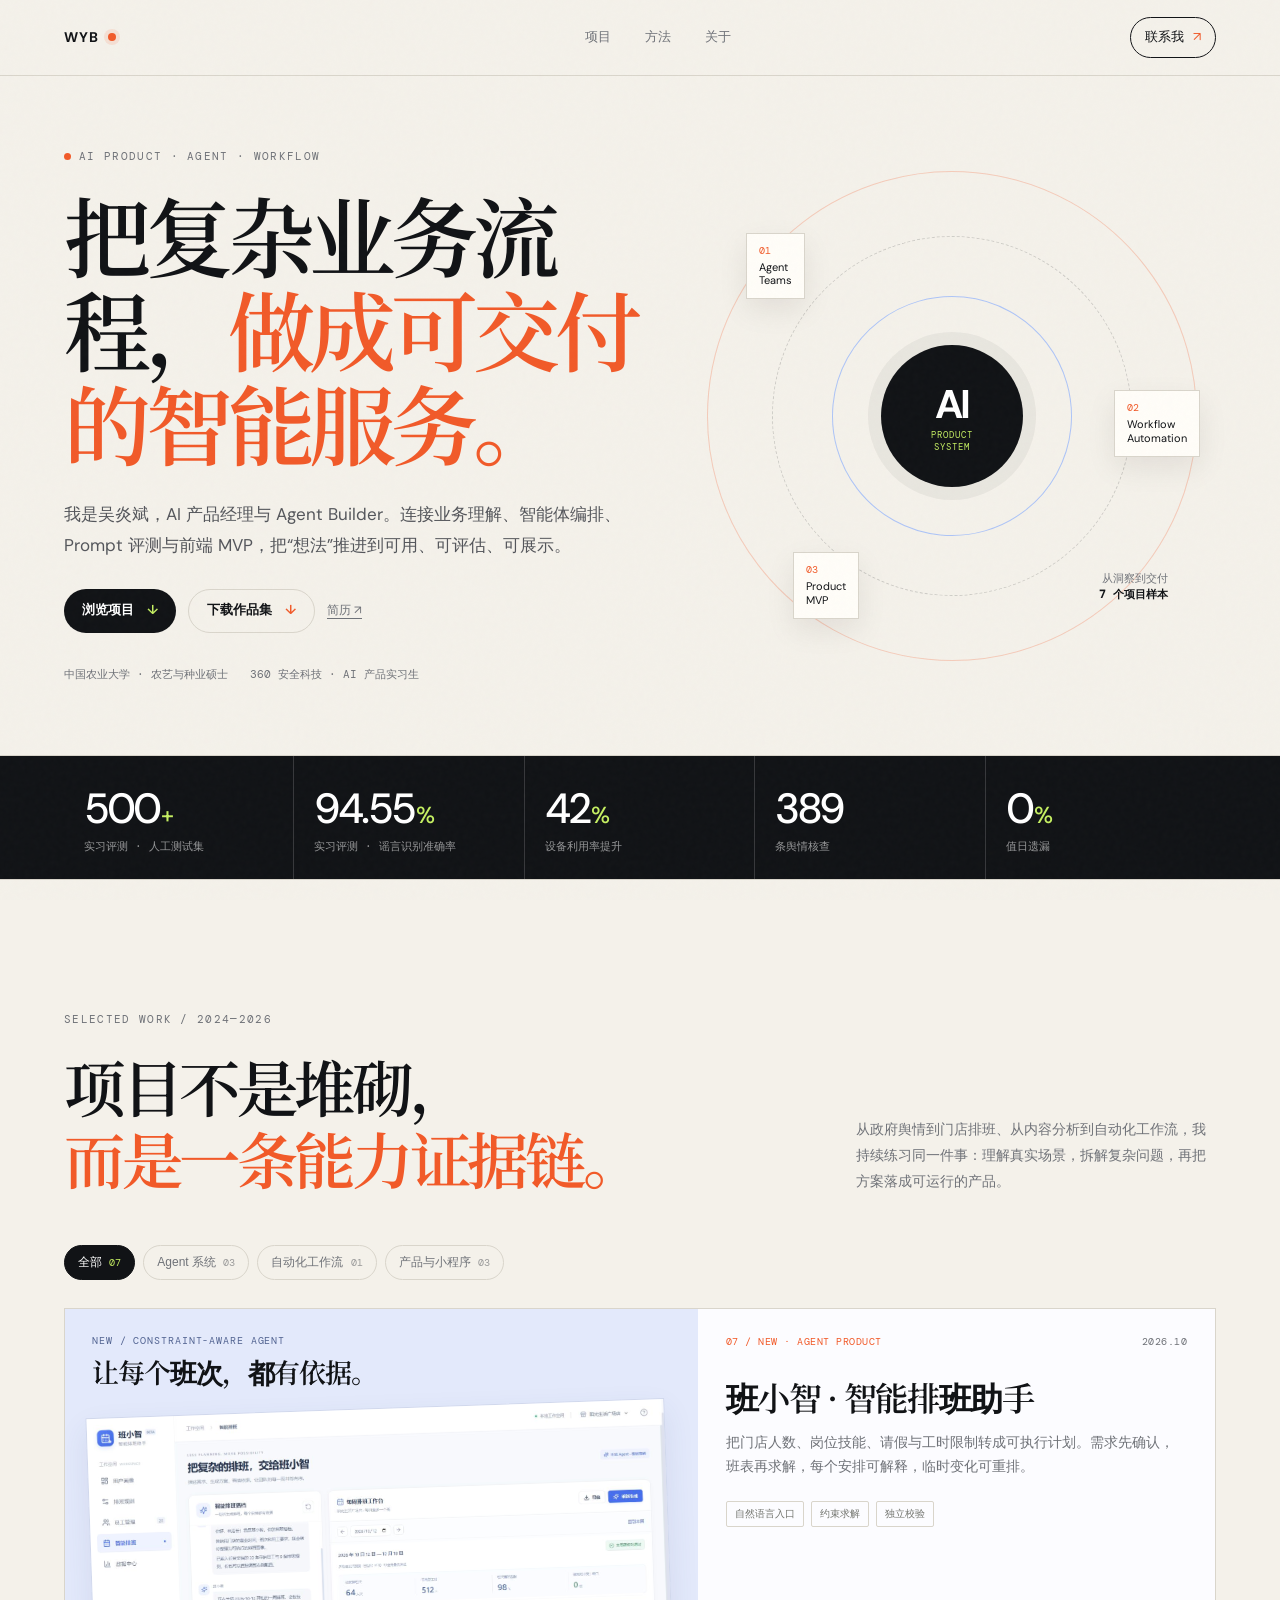
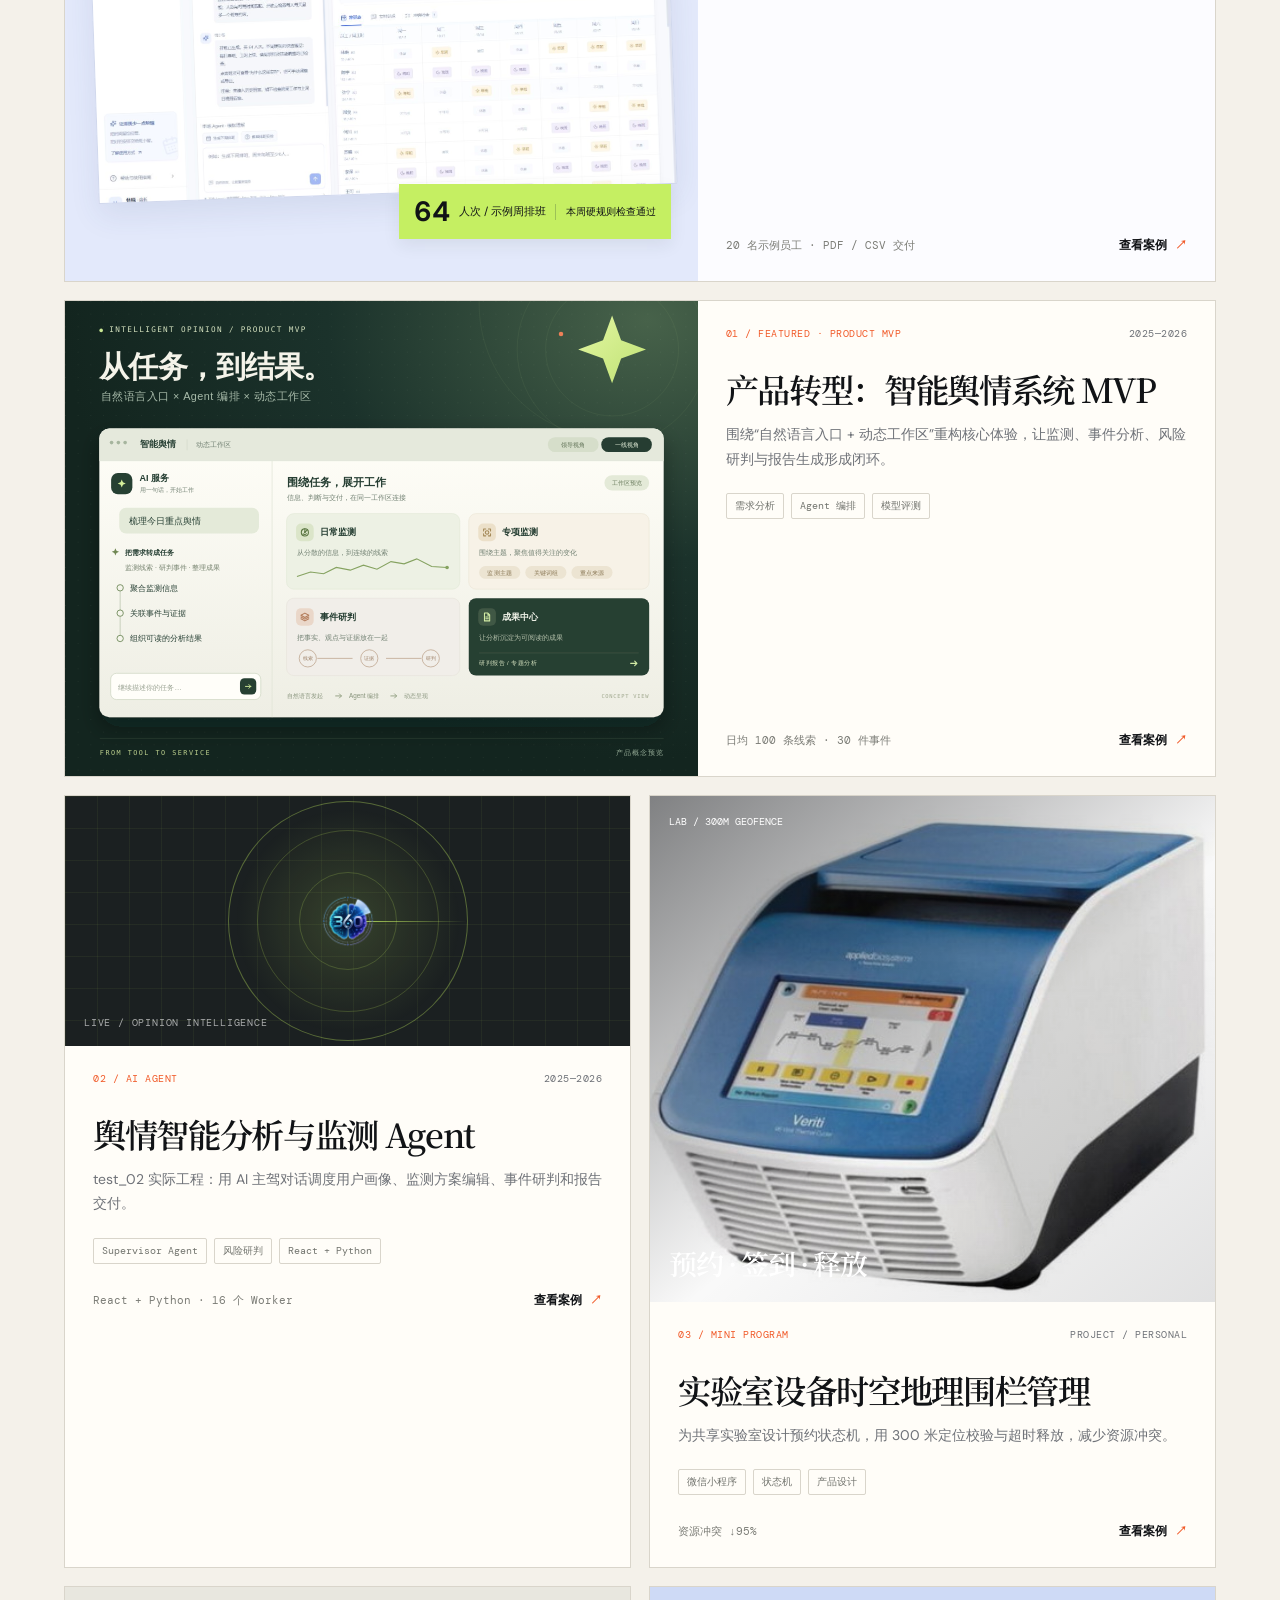
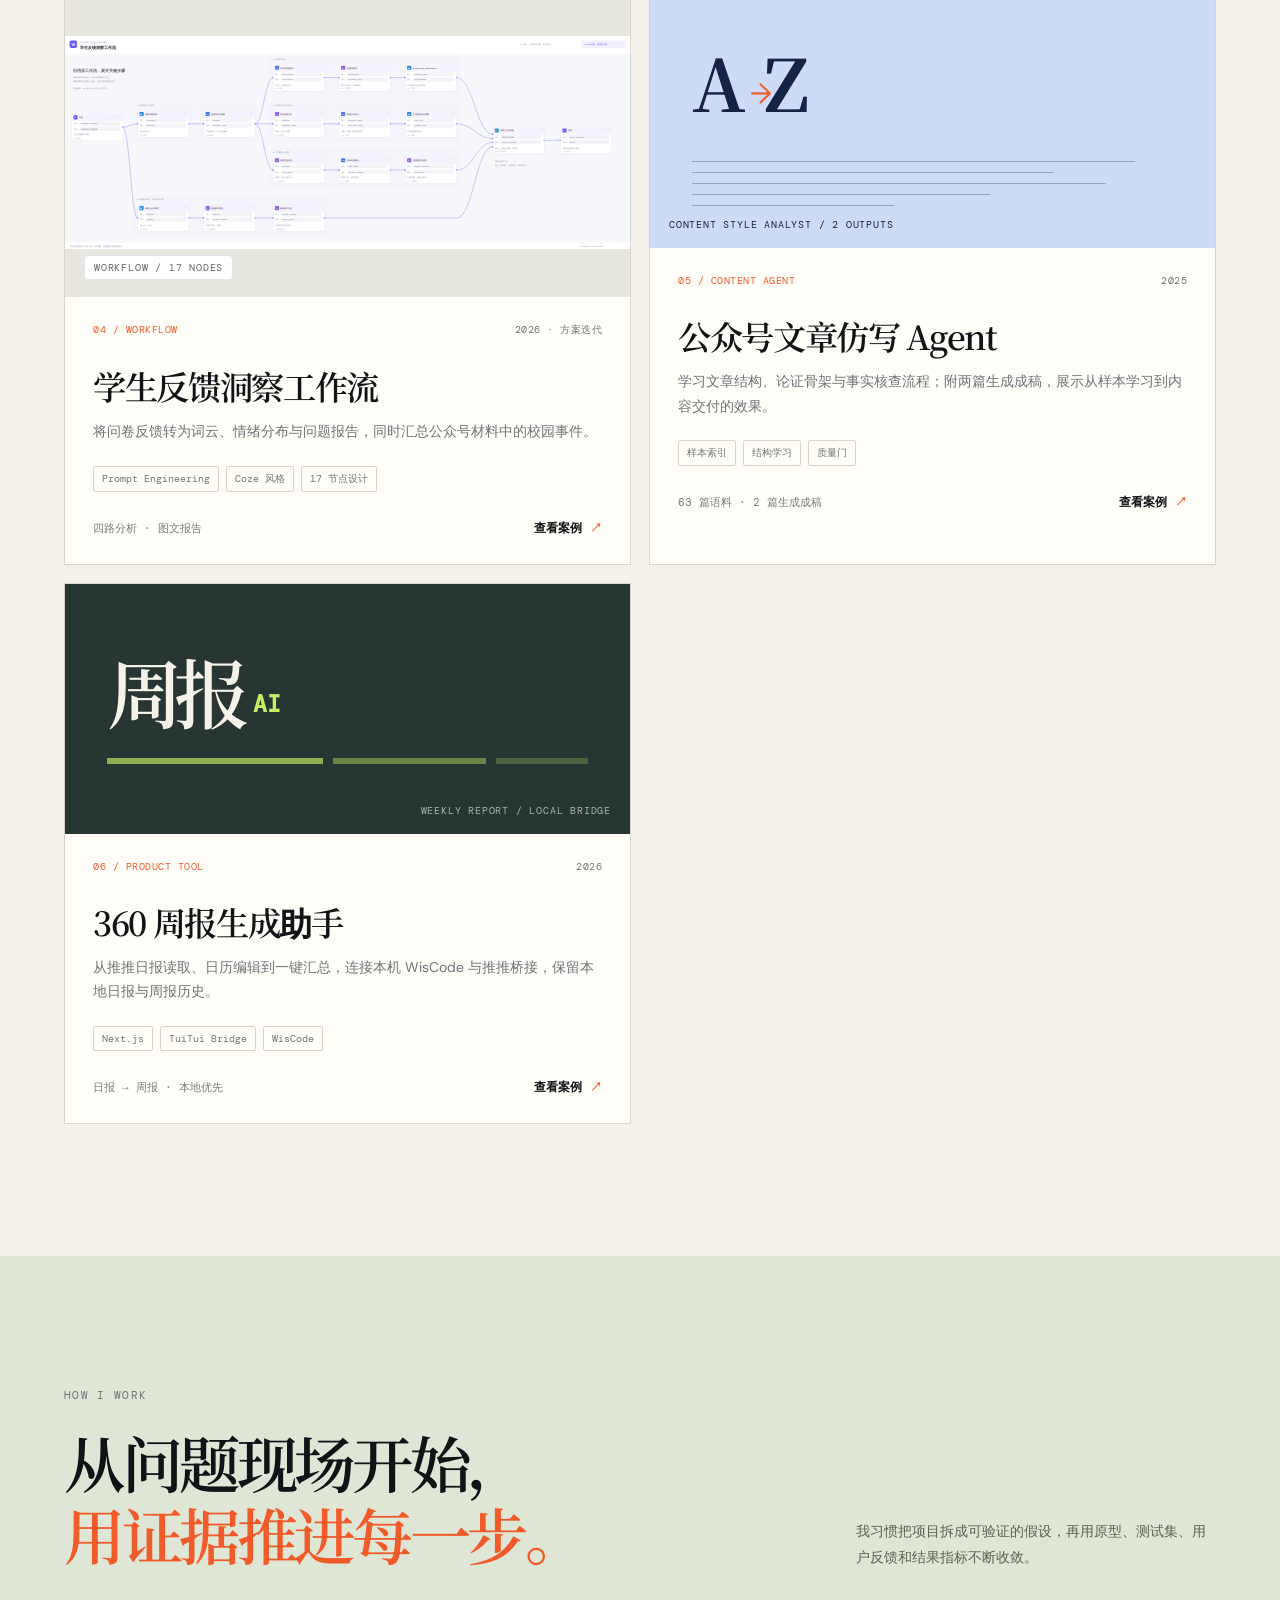
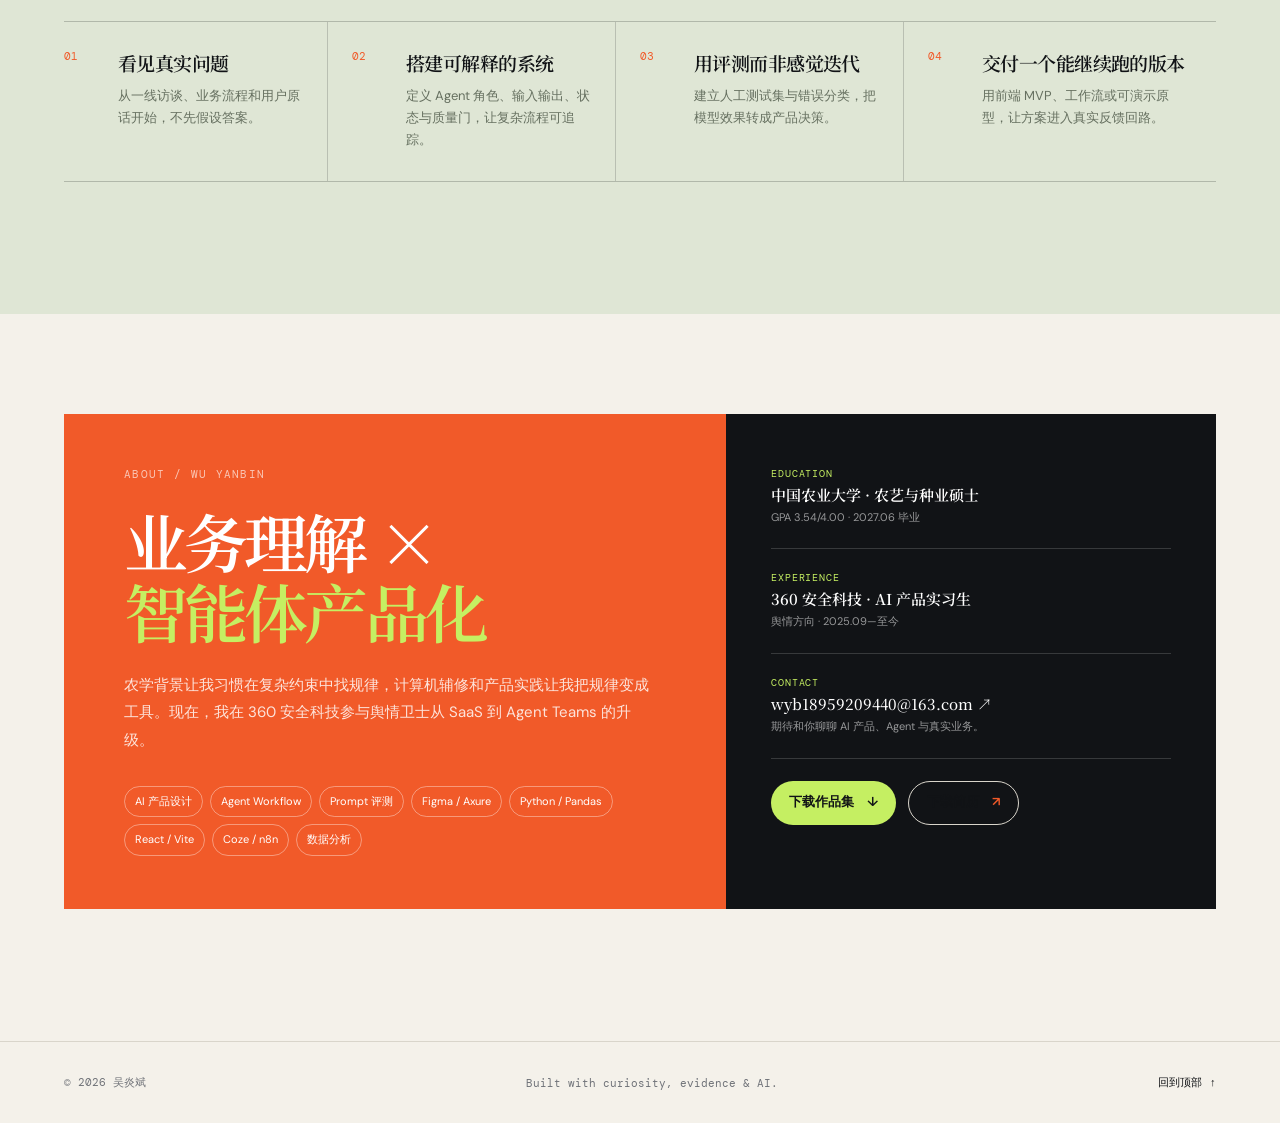
==== commit d9a1678b: "Add Banxiaozhi scheduling case, interactive demo and compact portfolio PDF" ====
--- a/portfolio.html
+++ b/portfolio.html
@@ -6,8 +6,8 @@
   <meta name="description" content="吴炎斌的 AI 产品与 Agent 项目作品集：把复杂业务流程做成可交付的智能服务。" />
   <title>吴炎斌｜AI 产品与 Agent 作品集</title>
   <link rel="icon" href="portfolio-assets/favicon.svg" type="image/svg+xml" />
-  <link rel="stylesheet" href="portfolio.css" />
-  <link rel="stylesheet" href="portfolio-media.css" />
+  <link rel="stylesheet" href="portfolio.css?v=20261014-scheduler" />
+  <link rel="stylesheet" href="portfolio-media.css?v=20261014-scheduler" />
 </head>
 <body>
   <div class="grain" aria-hidden="true"></div>
@@ -29,7 +29,8 @@
         <p class="hero-intro">我是吴炎斌，AI 产品经理与 Agent Builder。连接业务理解、智能体编排、Prompt 评测与前端 MVP，把“想法”推进到可用、可评估、可展示。</p>
         <div class="hero-actions">
           <a class="button button-primary" href="#work">浏览项目 <span>↓</span></a>
-          <a class="button button-quiet" href="portfolio-assets/简历-吴炎斌.pdf" data-media="resume">打开简历 <span>↗</span></a>
+          <a class="button button-quiet" href="portfolio-assets/吴炎斌_作品集_2026.pdf" download>下载作品集 <span>↓</span></a>
+          <a class="hero-resume" href="portfolio-assets/简历-吴炎斌.pdf" data-media="resume">简历 ↗</a>
         </div>
         <div class="hero-meta"><span>中国农业大学 · 农艺与种业硕士</span><span>360 安全科技 · AI 产品实习生</span></div>
       </div>
@@ -39,7 +40,7 @@
         <a class="orbit-node node-a" href="#work" data-category-link="agent" aria-label="查看 Agent 项目"><strong>01</strong><span>Agent<br/>Teams</span></a>
         <a class="orbit-node node-b" href="#work" data-category-link="workflow" aria-label="查看自动化工作流"><strong>02</strong><span>Workflow<br/>Automation</span></a>
         <a class="orbit-node node-c" href="#work" data-category-link="product" aria-label="查看产品与小程序"><strong>03</strong><span>Product<br/>MVP</span></a>
-        <div class="orbit-label">从洞察到交付<br/><b>6 个项目样本</b></div>
+        <div class="orbit-label">从洞察到交付<br/><b>7 个项目样本</b></div>
       </div>
     </section>
 
@@ -52,9 +53,14 @@
     </section>
 
     <section id="work" class="work section-pad">
-      <div class="section-heading reveal"><div><p class="eyebrow">SELECTED WORK / 2024—2026</p><h2>项目不是堆砌，<br/><em>而是一条能力证据链。</em></h2></div><p class="section-note">从政府舆情到实验室管理、从内容分析到自动化工作流，我持续练习同一件事：理解真实场景，拆解复杂问题，再把方案落成可运行的产品。</p></div>
-      <div class="filter-row reveal"><button class="filter active" data-filter="all">全部 <span>06</span></button><button class="filter" data-filter="agent">Agent 系统 <span>02</span></button><button class="filter" data-filter="workflow">自动化工作流 <span>01</span></button><button class="filter" data-filter="product">产品与小程序 <span>03</span></button></div>
+      <div class="section-heading reveal"><div><p class="eyebrow">SELECTED WORK / 2024—2026</p><h2>项目不是堆砌，<br/><em>而是一条能力证据链。</em></h2></div><p class="section-note">从政府舆情到门店排班、从内容分析到自动化工作流，我持续练习同一件事：理解真实场景，拆解复杂问题，再把方案落成可运行的产品。</p></div>
+      <div class="filter-row reveal"><button class="filter active" data-filter="all">全部 <span>07</span></button><button class="filter" data-filter="agent">Agent 系统 <span>03</span></button><button class="filter" data-filter="workflow">自动化工作流 <span>01</span></button><button class="filter" data-filter="product">产品与小程序 <span>03</span></button></div>
       <div class="project-grid">
+        <article class="project-card project-featured project-scheduler reveal" data-category="agent" data-project="scheduler">
+          <div class="project-visual visual-scheduler"><div class="scheduler-visual-label"><span>NEW / CONSTRAINT-AWARE AGENT</span><b>让每个班次，都有依据。</b></div><img src="portfolio-assets/banxiaozhi/workspace.jpg" alt="班小智智能排班工作台：对话、已确认规则与每周班表同屏" width="1440" height="1000" loading="lazy" /><div class="scheduler-visual-stat"><strong>64</strong><span>人次 / 示例周排班</span><i>本周硬规则检查通过</i></div></div>
+          <div class="project-body"><div class="project-topline"><span class="project-index">07 / NEW · AGENT PRODUCT</span><span class="project-year">2026.10</span></div><h3>班小智 · 智能排班助手</h3><p>把门店人数、岗位技能、请假与工时限制转成可执行计划。需求先确认，班表再求解，每个安排可解释，临时变化可重排。</p><div class="tag-row"><span>自然语言入口</span><span>约束求解</span><span>独立校验</span></div><div class="project-footer"><span class="result">20 名示例员工 · PDF / CSV 交付</span><button class="text-link" data-open="scheduler">查看案例 <span>↗</span></button></div></div>
+        </article>
+
         <article class="project-card project-featured reveal" data-category="product" data-project="mvp">
           <div class="project-visual visual-mvp visual-mvp-cover"><img src="portfolio-assets/mvp-cover.svg" alt="智能舆情系统 MVP 产品概念预览：AI 对话调度与日常监测、专项监测、事件研判、成果中心工作区" width="1400" height="1050" /></div>
           <div class="project-body"><div class="project-topline"><span class="project-index">01 / FEATURED · PRODUCT MVP</span><span class="project-year">2025—2026</span></div><h3>产品转型：智能舆情系统 MVP</h3><p>围绕“自然语言入口 + 动态工作区”重构核心体验，让监测、事件分析、风险研判与报告生成形成闭环。</p><div class="tag-row"><span>需求分析</span><span>Agent 编排</span><span>模型评测</span></div><div class="project-footer"><span class="result">日均 100 条线索 · 30 件事件</span><button class="text-link" data-open="mvp">查看案例 <span>↗</span></button></div></div>
@@ -98,7 +104,7 @@
     </section>
 
     <section id="about" class="about section-pad">
-      <div class="about-card reveal"><div class="about-main"><p class="eyebrow">ABOUT / WU YANBIN</p><h2>业务理解 ×<br/><em>智能体产品化</em></h2><p>农学背景让我习惯在复杂约束中找规律，计算机辅修和产品实践让我把规律变成工具。现在，我在 360 安全科技参与舆情卫士从 SaaS 到 Agent Teams 的升级。</p><div class="skill-cloud"><span>AI 产品设计</span><span>Agent Workflow</span><span>Prompt 评测</span><span>Figma / Axure</span><span>Python / Pandas</span><span>React / Vite</span><span>Coze / n8n</span><span>数据分析</span></div></div><div class="about-side"><div class="bio-line"><span>EDUCATION</span><b>中国农业大学 · 农艺与种业硕士</b><small>GPA 3.54/4.00 · 2027.06 毕业</small></div><div class="bio-line"><span>EXPERIENCE</span><b>360 安全科技 · AI 产品实习生</b><small>舆情方向 · 2025.09—至今</small></div><div class="bio-line"><span>CONTACT</span><a href="mailto:wyb18959209440@163.com" data-media="contact">wyb18959209440@163.com ↗</a><small>期待和你聊聊 AI 产品、Agent 与真实业务。</small></div><a class="button button-dark" href="portfolio-assets/简历-吴炎斌.pdf" download="吴炎斌-简历.pdf">下载简历 <span>↗</span></a></div></div>
+      <div class="about-card reveal"><div class="about-main"><p class="eyebrow">ABOUT / WU YANBIN</p><h2>业务理解 ×<br/><em>智能体产品化</em></h2><p>农学背景让我习惯在复杂约束中找规律，计算机辅修和产品实践让我把规律变成工具。现在，我在 360 安全科技参与舆情卫士从 SaaS 到 Agent Teams 的升级。</p><div class="skill-cloud"><span>AI 产品设计</span><span>Agent Workflow</span><span>Prompt 评测</span><span>Figma / Axure</span><span>Python / Pandas</span><span>React / Vite</span><span>Coze / n8n</span><span>数据分析</span></div></div><div class="about-side"><div class="bio-line"><span>EDUCATION</span><b>中国农业大学 · 农艺与种业硕士</b><small>GPA 3.54/4.00 · 2027.06 毕业</small></div><div class="bio-line"><span>EXPERIENCE</span><b>360 安全科技 · AI 产品实习生</b><small>舆情方向 · 2025.09—至今</small></div><div class="bio-line"><span>CONTACT</span><a href="mailto:wyb18959209440@163.com" data-media="contact">wyb18959209440@163.com ↗</a><small>期待和你聊聊 AI 产品、Agent 与真实业务。</small></div><div class="about-downloads"><a class="button button-dark" href="portfolio-assets/吴炎斌_作品集_2026.pdf" download>下载作品集 <span>↓</span></a><a class="button button-quiet" href="portfolio-assets/简历-吴炎斌.pdf" download="吴炎斌-简历.pdf">下载简历 <span>↗</span></a></div></div></div>
     </section>
   </main>
 
@@ -110,6 +116,6 @@
     <div id="media-tools" class="media-tools"></div>
     <div id="media-content" class="media-content"></div>
   </dialog>
-  <script src="portfolio.js"></script>
+  <script src="portfolio.js?v=20261014-scheduler"></script>
 </body>
 </html>
--- a/portfolio.css
+++ b/portfolio.css
@@ -12,3 +12,6 @@
 .visual-weekly{background:#273633;padding:42px;color:#f5f2e9;display:flex;flex-direction:column;justify-content:center}.weekly-mark{font:600 clamp(42px,6vw,76px)/1 var(--serif);letter-spacing:-.12em}.weekly-mark span{font:700 23px var(--mono);color:var(--lime);letter-spacing:0;margin-left:12px;vertical-align:middle}.weekly-flow{display:flex;gap:10px;margin-top:29px}.weekly-flow i{display:block;height:6px;background:var(--lime);opacity:.65}.weekly-flow i:nth-child(1){width:82%}.weekly-flow i:nth-child(2){width:58%;opacity:.42}.weekly-flow i:nth-child(3){width:35%;opacity:.24}.visual-weekly .visual-caption{left:auto;right:19px}
 @media(max-width:900px){.hero{grid-template-columns:1fr;min-height:0;padding-top:90px;padding-bottom:70px}.hero-visual{height:390px;margin-top:20px}.orbit-outer{width:390px;height:390px}.orbit-mid{width:290px;height:290px}.orbit-inner{width:195px;height:195px}.signal-strip{grid-template-columns:repeat(3,1fr)}.signal-item:nth-child(3){border-right:0}.signal-item:nth-child(4),.signal-item:nth-child(5){border-top:1px solid rgba(255,255,255,.16)}.project-featured,.project-wide{grid-template-columns:1fr}.method-grid{grid-template-columns:repeat(2,1fr);row-gap:20px}.method-step:nth-child(2){border-right:0;margin-right:0}.method-step:nth-child(3),.method-step:nth-child(4){border-top:1px solid rgba(17,19,22,.18);padding-top:25px}.about-card{grid-template-columns:1fr}.about-side{padding-top:36px}.section-heading{align-items:flex-start;flex-direction:column;gap:20px}}
 @media(max-width:600px){.site-nav{height:66px}.nav-links{display:none}.nav-cta{font-size:11px}.hero h1{font-size:48px}.hero-intro{font-size:15px}.hero-visual{height:300px}.orbit-outer{width:290px;height:290px}.orbit-mid{width:218px;height:218px}.orbit-inner{width:145px;height:145px}.orbit-core{width:100px;height:100px}.orbit-core span{font-size:28px}.orbit-node{font-size:9px;padding:7px 8px}.node-a{top:20px;left:3%}.node-b{right:0;top:43%}.node-c{bottom:12px;left:9%}.orbit-label{right:0;bottom:15px;font-size:9px}.signal-strip{grid-template-columns:repeat(2,1fr)}.signal-item{min-height:100px}.signal-item:nth-child(3){border-right:1px solid rgba(255,255,255,.16)}.signal-item:nth-child(5){grid-column:1/-1;border-right:0}.work,.method,.about{padding-top:85px;padding-bottom:85px}.section-heading h2{font-size:42px}.project-grid{grid-template-columns:1fr}.project-featured,.project-wide{grid-column:auto}.project-visual,.project-featured .project-visual,.project-wide .project-visual{min-height:235px}.project-body{padding:22px 21px 23px;min-height:260px}.project-body h3{font-size:27px;margin-top:24px}.method-grid{grid-template-columns:1fr}.method-step,.method-step:nth-child(2),.method-step:nth-child(3),.method-step:nth-child(4){border-right:0;border-top:1px solid rgba(17,19,22,.18);margin:0;padding:22px 0}.method-step:first-child{border-top:0}.about-main{padding:39px 26px}.about-side{padding:37px 26px}.about h2{font-size:51px}.modal-panel{padding:36px 24px 30px}.modal-layout{grid-template-columns:1fr;gap:0;margin-top:20px}.site-footer{padding-top:22px;padding-bottom:22px;flex-wrap:wrap;gap:10px}}
+
+/* October 2026: scheduling case and portfolio delivery. */
+.hero-actions{flex-wrap:wrap}.hero-resume{font-size:12px;color:var(--muted);text-underline-offset:4px}.about-downloads{display:flex;flex-wrap:wrap;gap:12px}.modal-actions{flex-wrap:wrap}.visual-scheduler{background:#e3e9fb;position:relative;overflow:hidden;padding:25px 27px 42px;display:flex;flex-direction:column;justify-content:center;gap:16px}.scheduler-visual-label{display:flex;flex-direction:column;gap:5px}.scheduler-visual-label span{font:10px var(--mono);letter-spacing:.09em;color:#536492}.scheduler-visual-label b{font:600 27px var(--serif);letter-spacing:-.04em}.visual-scheduler>img{display:block;width:100%;height:auto;border:1px solid #d1d8ec;box-shadow:0 12px 30px #34487718;transform:rotate(-2deg)}.scheduler-visual-stat{align-self:flex-end;display:flex;gap:9px;align-items:center;background:var(--lime);padding:9px 15px;position:relative;margin-top:-26px;box-shadow:0 6px 16px #25322014}.scheduler-visual-stat strong{font:700 28px var(--sans)}.scheduler-visual-stat span{font-size:11px}.scheduler-visual-stat i{font-style:normal;font-size:10px;border-left:1px solid #293b3640;padding-left:10px}.project-scheduler .project-body{background:#fcfcff}.scheduler-gallery-item{margin:0 auto 30px;max-width:1200px}.scheduler-gallery-item h3{font-size:16px;margin:0 0 5px}.scheduler-gallery-item p{font-size:12px;color:var(--muted);margin:0 0 13px}.scheduler-gallery-image{display:block;width:100%;height:auto;border:1px solid var(--line);border-radius:8px;background:white}#media-dialog[data-kind="scheduler"]{width:min(1320px,calc(100% - 28px))}a:focus-visible,button:focus-visible{outline:3px solid #5174e7;outline-offset:4px}@media(max-width:600px){.scheduler-visual-label b{font-size:23px}.visual-scheduler{padding:23px 18px 25px}.scheduler-visual-stat{padding:6px 10px;gap:7px}.scheduler-visual-stat i{font-size:9px}.scheduler-visual-stat strong{font-size:24px}.modal-actions>*{flex:1 1 auto;text-align:center}}
